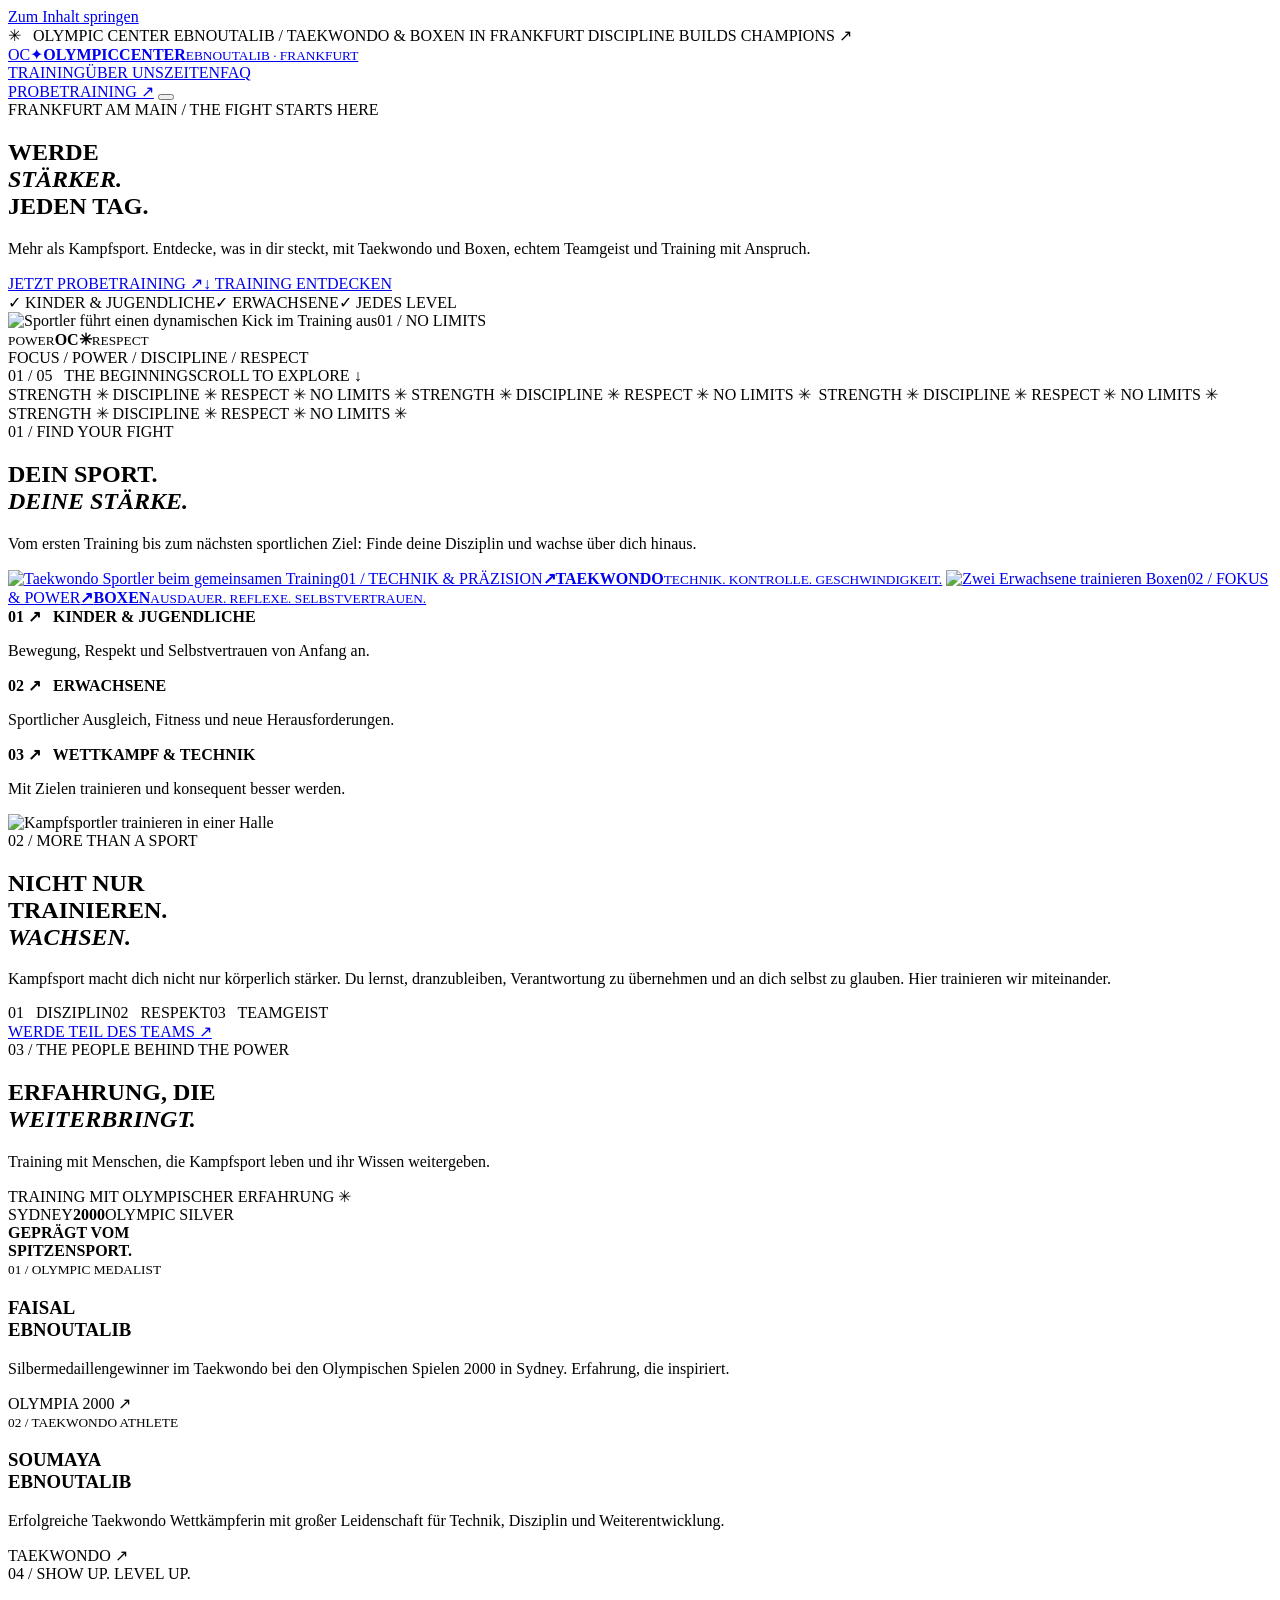
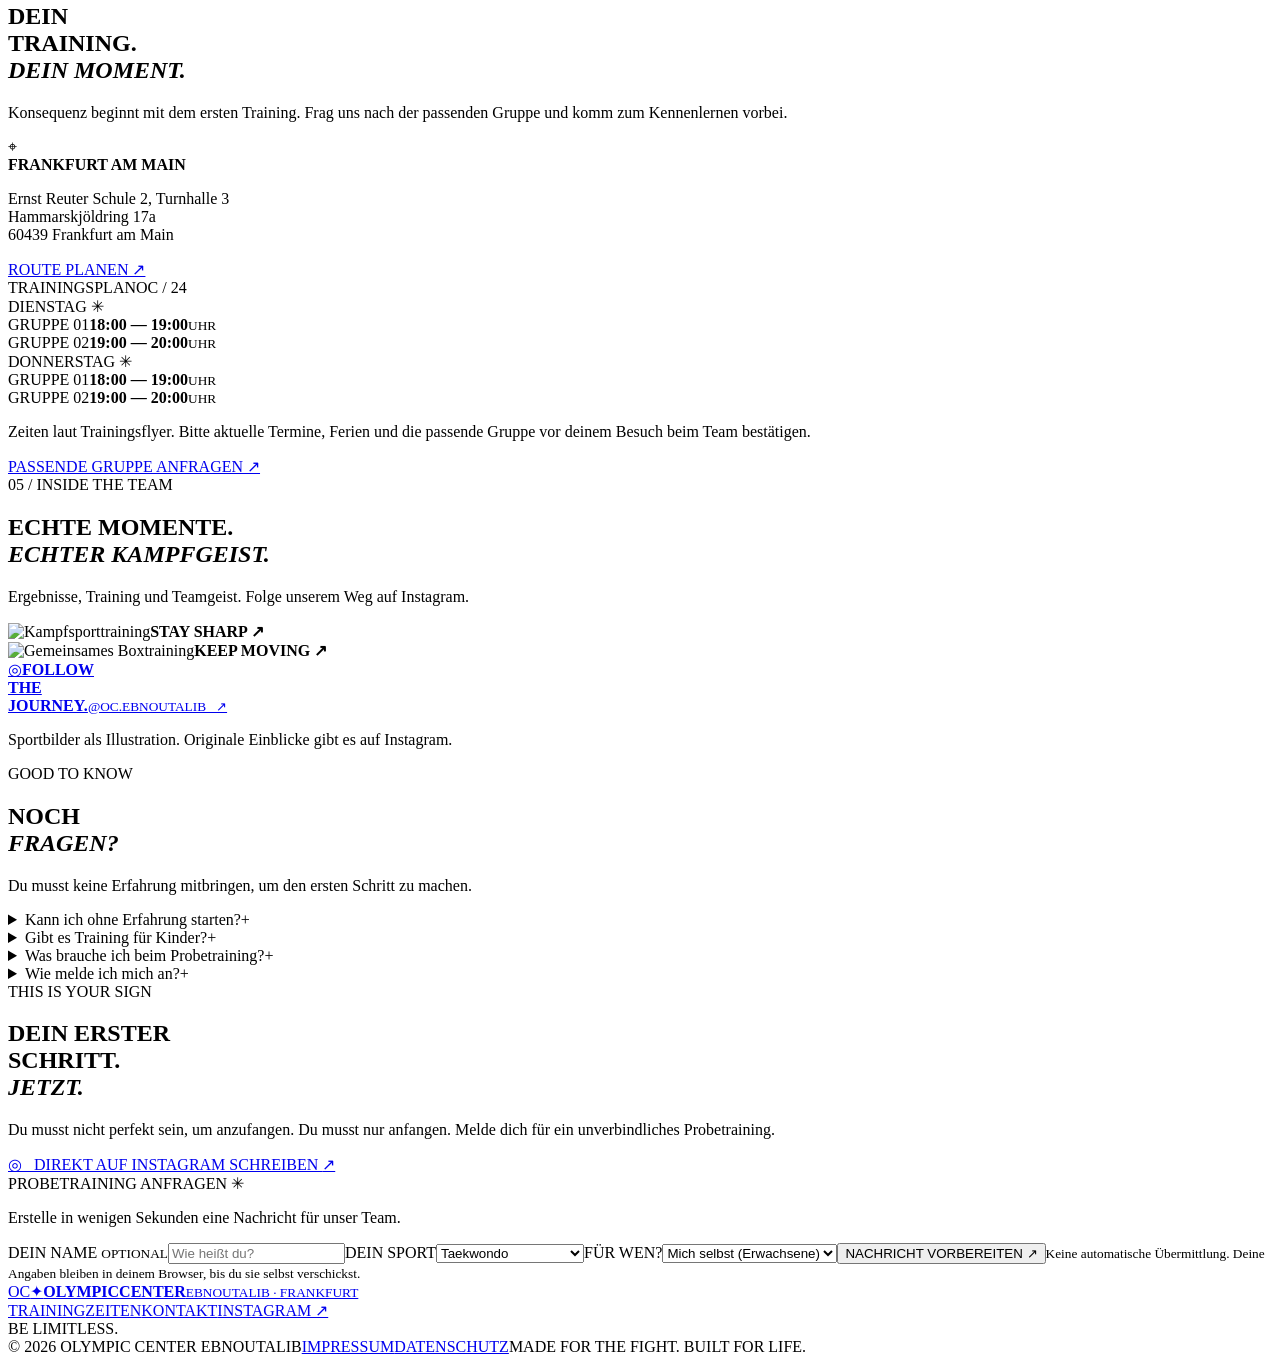
==== index.html @ 23713433 "feat: build sports landing page for Olympic Center" ====
<!doctype html>
<html lang="de">
<head>
<meta charset="utf-8"><meta name="viewport" content="width=device-width,initial-scale=1">
<meta name="theme-color" content="#080b0e">
<meta name="description" content="Olympic Center Ebnoutalib: Taekwondo und Boxen für Kinder, Jugendliche und Erwachsene in Frankfurt am Main. Jetzt Probetraining anfragen.">
<meta property="og:title" content="Olympic Center Ebnoutalib | Taekwondo & Boxen">
<meta property="og:description" content="Deine Stärke beginnt hier. Kampfsport in Frankfurt.">
<title>Olympic Center Ebnoutalib | Kampfsport Frankfurt</title>
<link rel="icon" href="/favicon.svg" type="image/svg+xml"><link rel="stylesheet" href="/styles.css">
<script defer src="/app.js"></script>
</head>
<body>
<a class="skip" href="#main">Zum Inhalt springen</a>
<div class="announcement">✳ &nbsp; OLYMPIC CENTER EBNOUTALIB <span> / </span> TAEKWONDO & BOXEN IN FRANKFURT <span class="announce-end">DISCIPLINE BUILDS CHAMPIONS ↗</span></div>
<header class="header"><div class="wrap nav">
<a class="brand" href="#home" aria-label="Zur Startseite"><span class="brand-mark">OC<span>✦</span></span><span class="brand-words"><b>OLYMPIC<span>CENTER</span></b><small>EBNOUTALIB · FRANKFURT</small></span></a>
<nav class="links" aria-label="Hauptnavigation"><a href="#angebote">TRAINING</a><a href="#ueber">ÜBER UNS</a><a href="#zeiten">ZEITEN</a><a href="#fragen">FAQ</a></nav>
<a class="btn nav-action" href="#kontakt">PROBETRAINING <span>↗</span></a>
<button class="mobile-toggle" type="button" aria-label="Menü öffnen" aria-expanded="false" aria-controls="mobile-nav"><i></i><i></i></button>
</div><nav id="mobile-nav" class="mobile-nav" hidden><a href="#angebote">TRAINING ↗</a><a href="#ueber">ÜBER UNS ↗</a><a href="#zeiten">ZEITEN ↗</a><a href="#fragen">FAQ ↗</a><a href="#kontakt">PROBETRAINING ↗</a></nav></header>
<main id="main">
<section id="home" class="hero"><div class="gridlines"></div><div class="wrap hero-layout">
<div class="hero-content"><div class="eyebrow"><span class="eyebrow-line"></span> FRANKFURT AM MAIN / THE FIGHT STARTS HERE</div>
<h1>WERDE<br><em>STÄRKER.</em><br>JEDEN TAG<span class="accent">.</span></h1>
<p>Mehr als Kampfsport. Entdecke, was in dir steckt, mit Taekwondo und Boxen, echtem Teamgeist und Training mit Anspruch.</p>
<div class="hero-actions"><a href="#kontakt" class="btn btn-lg">JETZT PROBETRAINING <span>↗</span></a><a href="#angebote" class="scroll-link"><span>↓</span> TRAINING ENTDECKEN</a></div>
<div class="hero-tags"><span>✓ KINDER & JUGENDLICHE</span><span>✓ ERWACHSENE</span><span>✓ JEDES LEVEL</span></div></div>
<div class="hero-visual"><img src="https://images.pexels.com/photos/16552823/pexels-photo-16552823.jpeg?auto=compress&cs=tinysrgb&w=1500" alt="Sportler führt einen dynamischen Kick im Training aus" fetchpriority="high"><span class="hero-number">01 / NO LIMITS</span><div class="hero-sticker"><small>POWER</small><strong>OC✳</strong><small>RESPECT</small></div><div class="hero-caption">FOCUS / POWER / DISCIPLINE / RESPECT</div></div>
</div><div class="wrap hero-foot"><span>01 / 05 &nbsp; THE BEGINNING</span><span>SCROLL TO EXPLORE ↓</span></div></section>
<div class="ticker"><div class="ticker-track"><span>STRENGTH ✳ DISCIPLINE ✳ RESPECT ✳ NO LIMITS ✳ STRENGTH ✳ DISCIPLINE ✳ RESPECT ✳ NO LIMITS ✳ &nbsp;</span><span>STRENGTH ✳ DISCIPLINE ✳ RESPECT ✳ NO LIMITS ✳ STRENGTH ✳ DISCIPLINE ✳ RESPECT ✳ NO LIMITS ✳ &nbsp;</span></div></div>
<section class="section programs" id="angebote"><div class="wrap">
<div class="section-head"><div><div class="eyebrow">01 / FIND YOUR FIGHT</div><h2>DEIN SPORT.<br><em>DEINE STÄRKE.</em></h2></div><p>Vom ersten Training bis zum nächsten sportlichen Ziel: Finde deine Disziplin und wachse über dich hinaus.</p></div>
<div class="program-grid">
<a class="program-card" href="#kontakt"><img src="https://images.pexels.com/photos/6253162/pexels-photo-6253162.jpeg?auto=compress&cs=tinysrgb&w=1200" alt="Taekwondo Sportler beim gemeinsamen Training" loading="lazy"><span class="program-top"><span>01 / TECHNIK & PRÄZISION</span><b>↗</b></span><span class="program-bottom"><strong>TAEKWONDO</strong><small>TECHNIK. KONTROLLE. GESCHWINDIGKEIT.</small></span></a>
<a class="program-card" href="#kontakt"><img src="https://images.pexels.com/photos/7991711/pexels-photo-7991711.jpeg?auto=compress&cs=tinysrgb&w=1200" alt="Zwei Erwachsene trainieren Boxen" loading="lazy"><span class="program-top"><span>02 / FOKUS & POWER</span><b>↗</b></span><span class="program-bottom"><strong>BOXEN</strong><small>AUSDAUER. REFLEXE. SELBSTVERTRAUEN.</small></span></a></div>
<div class="audiences"><div><b>01 ↗ &nbsp; KINDER & JUGENDLICHE</b><p>Bewegung, Respekt und Selbstvertrauen von Anfang an.</p></div><div><b>02 ↗ &nbsp; ERWACHSENE</b><p>Sportlicher Ausgleich, Fitness und neue Herausforderungen.</p></div><div><b>03 ↗ &nbsp; WETTKAMPF & TECHNIK</b><p>Mit Zielen trainieren und konsequent besser werden.</p></div></div>
</div></section>
<section id="ueber" class="manifesto"><div class="manifesto-picture"><img src="https://images.pexels.com/photos/11392385/pexels-photo-11392385.jpeg?auto=compress&cs=tinysrgb&w=1300" loading="lazy" alt="Kampfsportler trainieren in einer Halle"></div><div class="manifesto-text"><div class="eyebrow">02 / MORE THAN A SPORT</div><h2>NICHT NUR<br>TRAINIEREN.<br><em>WACHSEN.</em></h2><p>Kampfsport macht dich nicht nur körperlich stärker. Du lernst, dranzubleiben, Verantwortung zu übernehmen und an dich selbst zu glauben. Hier trainieren wir miteinander.</p><div class="values"><span>01 &nbsp; DISZIPLIN</span><span>02 &nbsp; RESPEKT</span><span>03 &nbsp; TEAMGEIST</span></div><a href="#kontakt" class="text-link">WERDE TEIL DES TEAMS ↗</a></div></section>
<section class="section coaches"><div class="wrap"><div class="section-head"><div><div class="eyebrow">03 / THE PEOPLE BEHIND THE POWER</div><h2>ERFAHRUNG, DIE<br><em>WEITERBRINGT.</em></h2></div><p>Training mit Menschen, die Kampfsport leben und ihr Wissen weitergeben.</p></div>
<div class="coach-grid"><div class="medal-card"><div>TRAINING MIT OLYMPISCHER ERFAHRUNG <span>✳</span></div><div class="medal-center"><span>SYDNEY</span><b>2000</b><span>OLYMPIC SILVER</span></div><strong>GEPRÄGT VOM<br>SPITZENSPORT.</strong></div><div class="coach-bios"><article><small>01 / OLYMPIC MEDALIST</small><h3>FAISAL<br>EBNOUTALIB</h3><p>Silbermedaillengewinner im Taekwondo bei den Olympischen Spielen 2000 in Sydney. Erfahrung, die inspiriert.</p><span>OLYMPIA 2000 ↗</span></article><article><small>02 / TAEKWONDO ATHLETE</small><h3>SOUMAYA<br>EBNOUTALIB</h3><p>Erfolgreiche Taekwondo Wettkämpferin mit großer Leidenschaft für Technik, Disziplin und Weiterentwicklung.</p><span>TAEKWONDO ↗</span></article></div></div></div></section>
<section id="zeiten" class="section schedule"><div class="wrap schedule-grid"><div><div class="eyebrow">04 / SHOW UP. LEVEL UP.</div><h2>DEIN<br>TRAINING.<br><em>DEIN MOMENT.</em></h2><p>Konsequenz beginnt mit dem ersten Training. Frag uns nach der passenden Gruppe und komm zum Kennenlernen vorbei.</p><div class="location"><span>⌖</span><div><b>FRANKFURT AM MAIN</b><p>Ernst Reuter Schule 2, Turnhalle 3<br>Hammarskjöldring 17a<br>60439 Frankfurt am Main</p><a href="https://www.google.com/maps/search/?api=1&query=Ernst-Reuter-Schule+2+Hammarskj%C3%B6ldring+17a+Frankfurt" target="_blank" rel="noopener noreferrer">ROUTE PLANEN ↗</a></div></div></div>
<div class="schedule-card"><div class="schedule-title"><span>TRAININGSPLAN</span><span>OC / 24</span></div><div class="day">DIENSTAG <span>✳</span></div><div class="slot"><span>GRUPPE 01</span><b>18:00 — 19:00</b><small>UHR</small></div><div class="slot"><span>GRUPPE 02</span><b>19:00 — 20:00</b><small>UHR</small></div><div class="day">DONNERSTAG <span>✳</span></div><div class="slot"><span>GRUPPE 01</span><b>18:00 — 19:00</b><small>UHR</small></div><div class="slot"><span>GRUPPE 02</span><b>19:00 — 20:00</b><small>UHR</small></div><p class="schedule-note">Zeiten laut Trainingsflyer. Bitte aktuelle Termine, Ferien und die passende Gruppe vor deinem Besuch beim Team bestätigen.</p><a class="schedule-button" href="#kontakt">PASSENDE GRUPPE ANFRAGEN ↗</a></div>
</div></section>
<section class="section socials"><div class="wrap"><div class="section-head"><div><div class="eyebrow">05 / INSIDE THE TEAM</div><h2>ECHTE MOMENTE.<br><em>ECHTER KAMPFGEIST.</em></h2></div><p>Ergebnisse, Training und Teamgeist. Folge unserem Weg auf Instagram.</p></div>
<div class="social-grid"><div class="social-photo"><img src="https://images.pexels.com/photos/16552826/pexels-photo-16552826.jpeg?auto=compress&cs=tinysrgb&w=850" loading="lazy" alt="Kampfsporttraining"><b>STAY SHARP ↗</b></div><div class="social-photo"><img src="https://images.pexels.com/photos/7991704/pexels-photo-7991704.jpeg?auto=compress&cs=tinysrgb&w=850" loading="lazy" alt="Gemeinsames Boxtraining"><b>KEEP MOVING ↗</b></div><a class="insta-tile" href="https://www.instagram.com/oc.ebnoutalib/" target="_blank" rel="noopener noreferrer"><span>◎</span><b>FOLLOW<br>THE<br>JOURNEY.</b><small>@OC.EBNOUTALIB &nbsp; ↗</small></a></div><p class="photo-note">Sportbilder als Illustration. Originale Einblicke gibt es auf Instagram.</p></div></section>
<section id="fragen" class="section faq"><div class="wrap faq-grid"><div><div class="eyebrow">GOOD TO KNOW</div><h2>NOCH<br><em>FRAGEN?</em></h2><p>Du musst keine Erfahrung mitbringen, um den ersten Schritt zu machen.</p></div><div class="faqs"><details><summary>Kann ich ohne Erfahrung starten?<span>+</span></summary><p>Ja. Frag uns nach einer passenden Gruppe für Einsteiger.</p></details><details><summary>Gibt es Training für Kinder?<span>+</span></summary><p>Ja. Es gibt Angebote für Kinder, Jugendliche und Erwachsene. Die aktuelle Gruppeneinteilung erfährst du direkt beim Team.</p></details><details><summary>Was brauche ich beim Probetraining?<span>+</span></summary><p>Bequeme Sportsachen, eine Trinkflasche und Motivation. Details zur Ausrüstung erhältst du bei deiner Anfrage.</p></details><details><summary>Wie melde ich mich an?<span>+</span></summary><p>Bereite unten deine Nachricht vor und schicke sie über Instagram an uns.</p></details></div></div></section>
<section id="kontakt" class="contact"><div class="wrap contact-grid"><div><div class="eyebrow">THIS IS YOUR SIGN</div><h2>DEIN ERSTER<br>SCHRITT.<br><em>JETZT.</em></h2><p>Du musst nicht perfekt sein, um anzufangen. Du musst nur anfangen. Melde dich für ein unverbindliches Probetraining.</p><a class="instagram-link" href="https://www.instagram.com/oc.ebnoutalib/" target="_blank" rel="noopener noreferrer">◎ &nbsp; DIREKT AUF INSTAGRAM SCHREIBEN <span>↗</span></a></div><form class="form" id="request-form"><div class="form-head">PROBETRAINING ANFRAGEN <span>✳</span></div><p>Erstelle in wenigen Sekunden eine Nachricht für unser Team.</p><label for="name">DEIN NAME <small>OPTIONAL</small></label><input id="name" type="text" maxlength="70" autocomplete="name" placeholder="Wie heißt du?"><label for="sport">DEIN SPORT</label><select id="sport"><option>Taekwondo</option><option>Boxen</option><option>Ich bin noch unsicher</option></select><label for="age">FÜR WEN?</label><select id="age"><option>Mich selbst (Erwachsene)</option><option>Ein Kind / Jugendliche</option></select><button class="btn form-button" type="submit">NACHRICHT VORBEREITEN ↗</button><div class="form-result" id="form-result" hidden><p>Deine Nachricht ist bereit. Kopiere sie und sende sie per Instagram:</p><textarea id="message" rows="4" readonly aria-label="Vorbereitete Nachricht"></textarea><div class="form-result-actions"><button id="copy" class="btn btn-ghost" type="button">TEXT KOPIEREN</button><a class="btn" href="https://www.instagram.com/oc.ebnoutalib/" target="_blank" rel="noopener noreferrer">INSTAGRAM ÖFFNEN ↗</a></div><span id="copy-feedback" aria-live="polite"></span></div><small class="form-note">Keine automatische Übermittlung. Deine Angaben bleiben in deinem Browser, bis du sie selbst verschickst.</small></form></div></section>
</main>
<footer class="footer"><div class="wrap"><div class="footer-top"><a class="brand" href="#home"><span class="brand-mark">OC<span>✦</span></span><span class="brand-words"><b>OLYMPIC<span>CENTER</span></b><small>EBNOUTALIB · FRANKFURT</small></span></a><nav aria-label="Footer Navigation"><a href="#angebote">TRAINING</a><a href="#zeiten">ZEITEN</a><a href="#kontakt">KONTAKT</a><a href="https://www.instagram.com/oc.ebnoutalib/" target="_blank" rel="noopener noreferrer">INSTAGRAM ↗</a></nav></div><div class="footer-slogan">BE LIMITLESS<span>.</span></div><div class="footer-bottom"><span>© <span id="year">2026</span> OLYMPIC CENTER EBNOUTALIB</span><span><a href="/impressum.html">IMPRESSUM</a><a href="/datenschutz.html">DATENSCHUTZ</a></span><span>MADE FOR THE FIGHT. BUILT FOR LIFE.</span></div></div></footer>
</body></html>
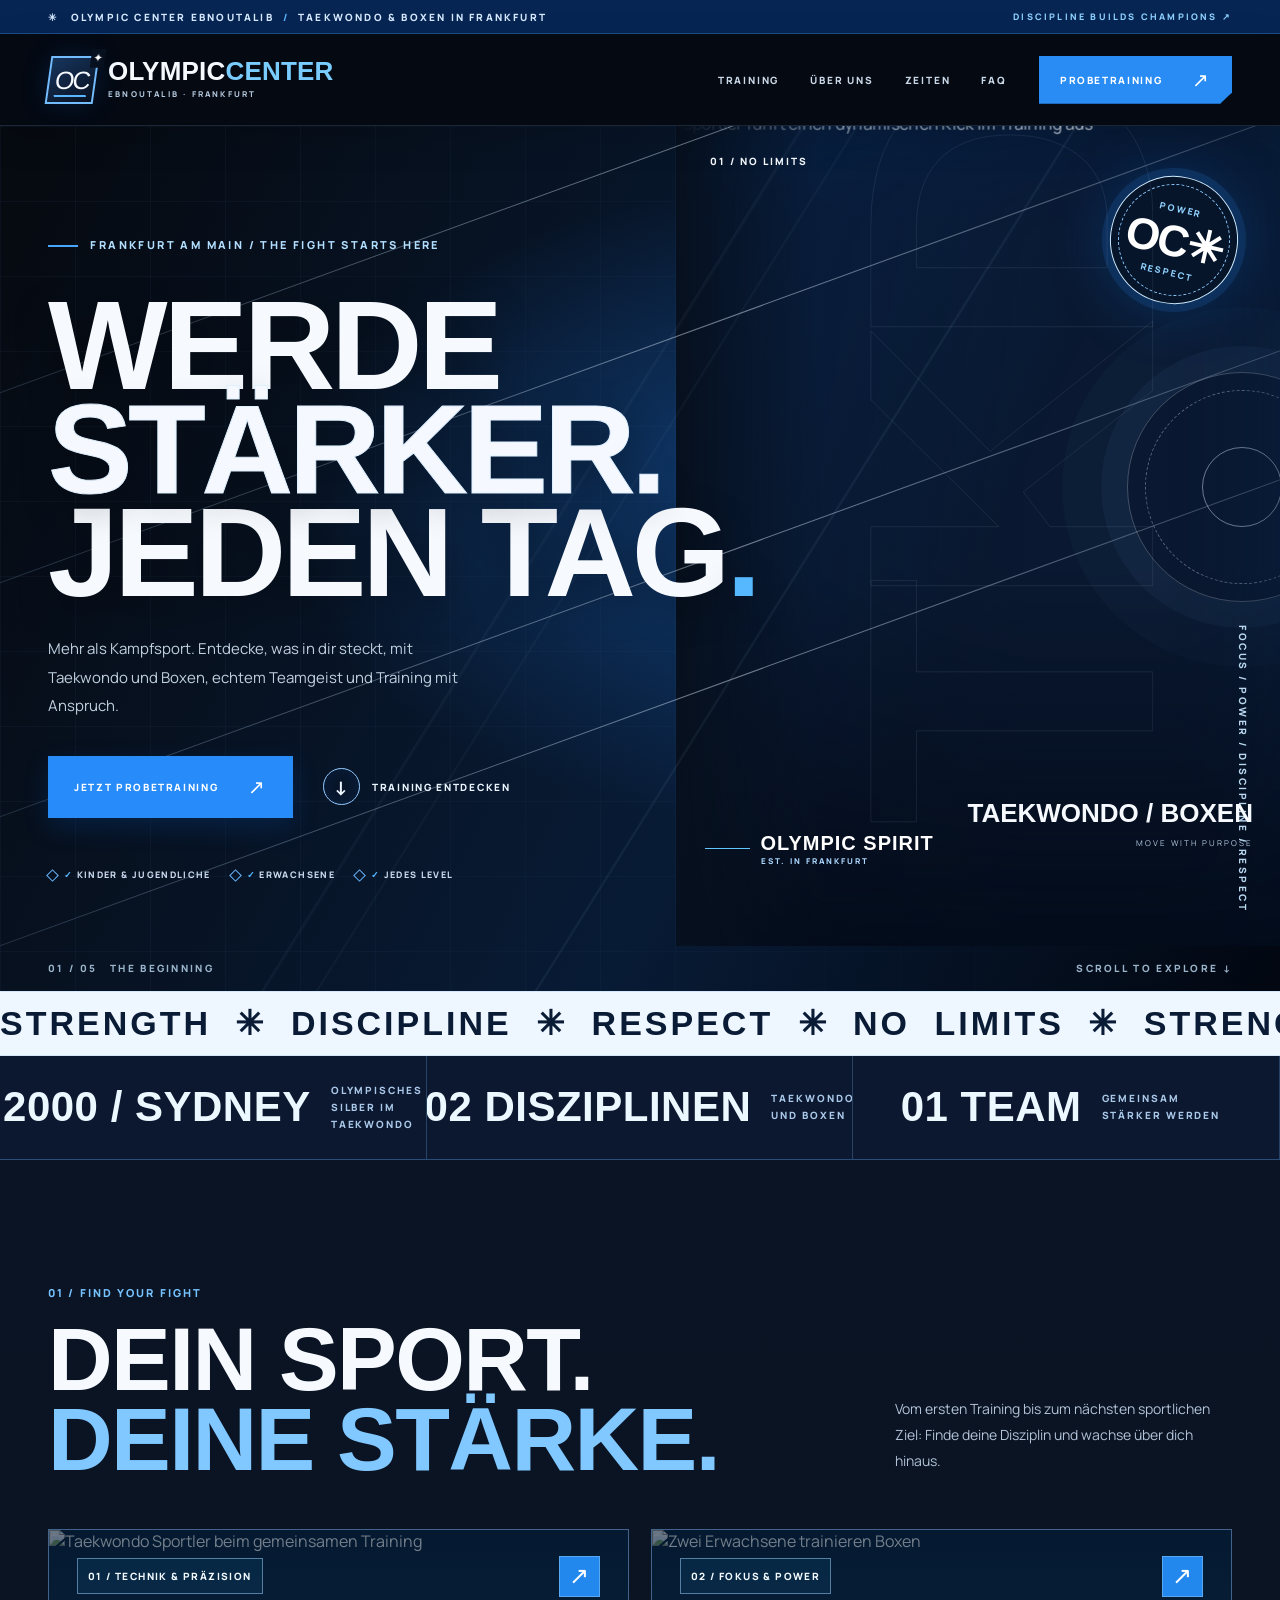
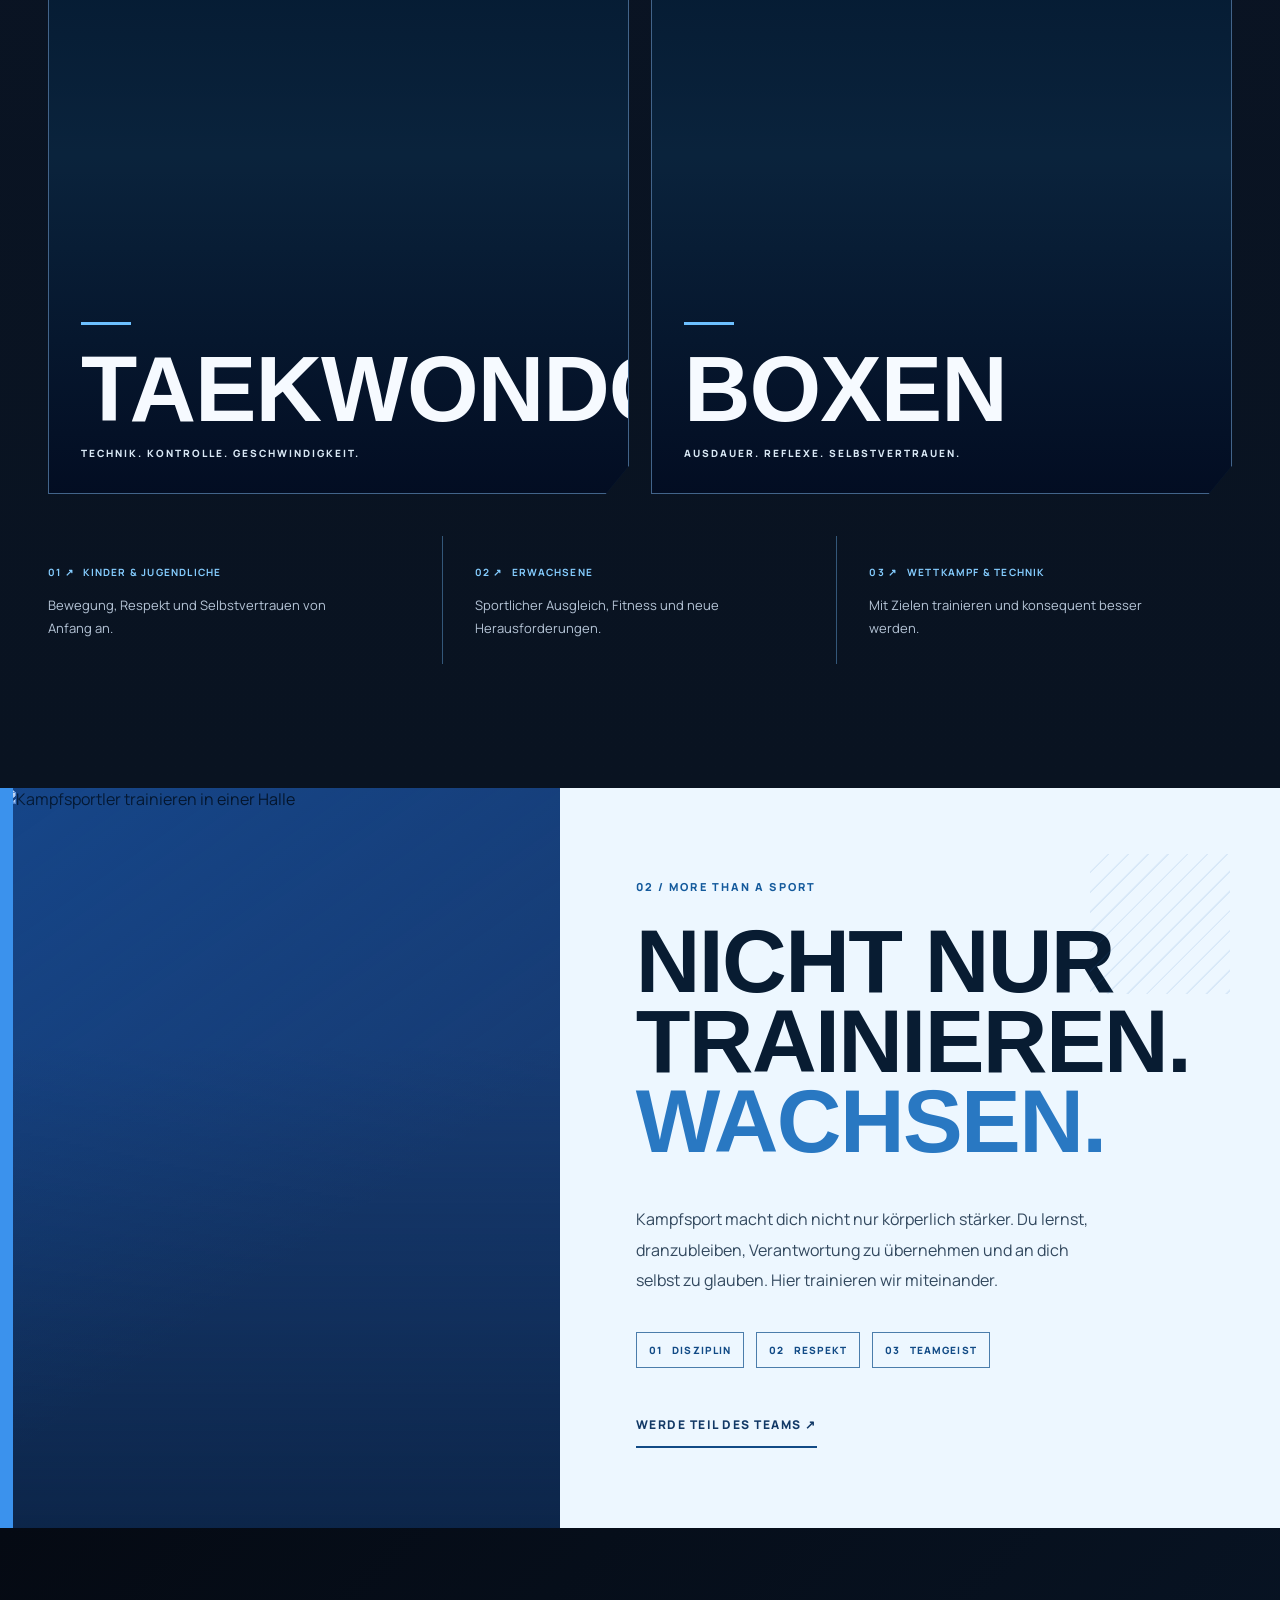
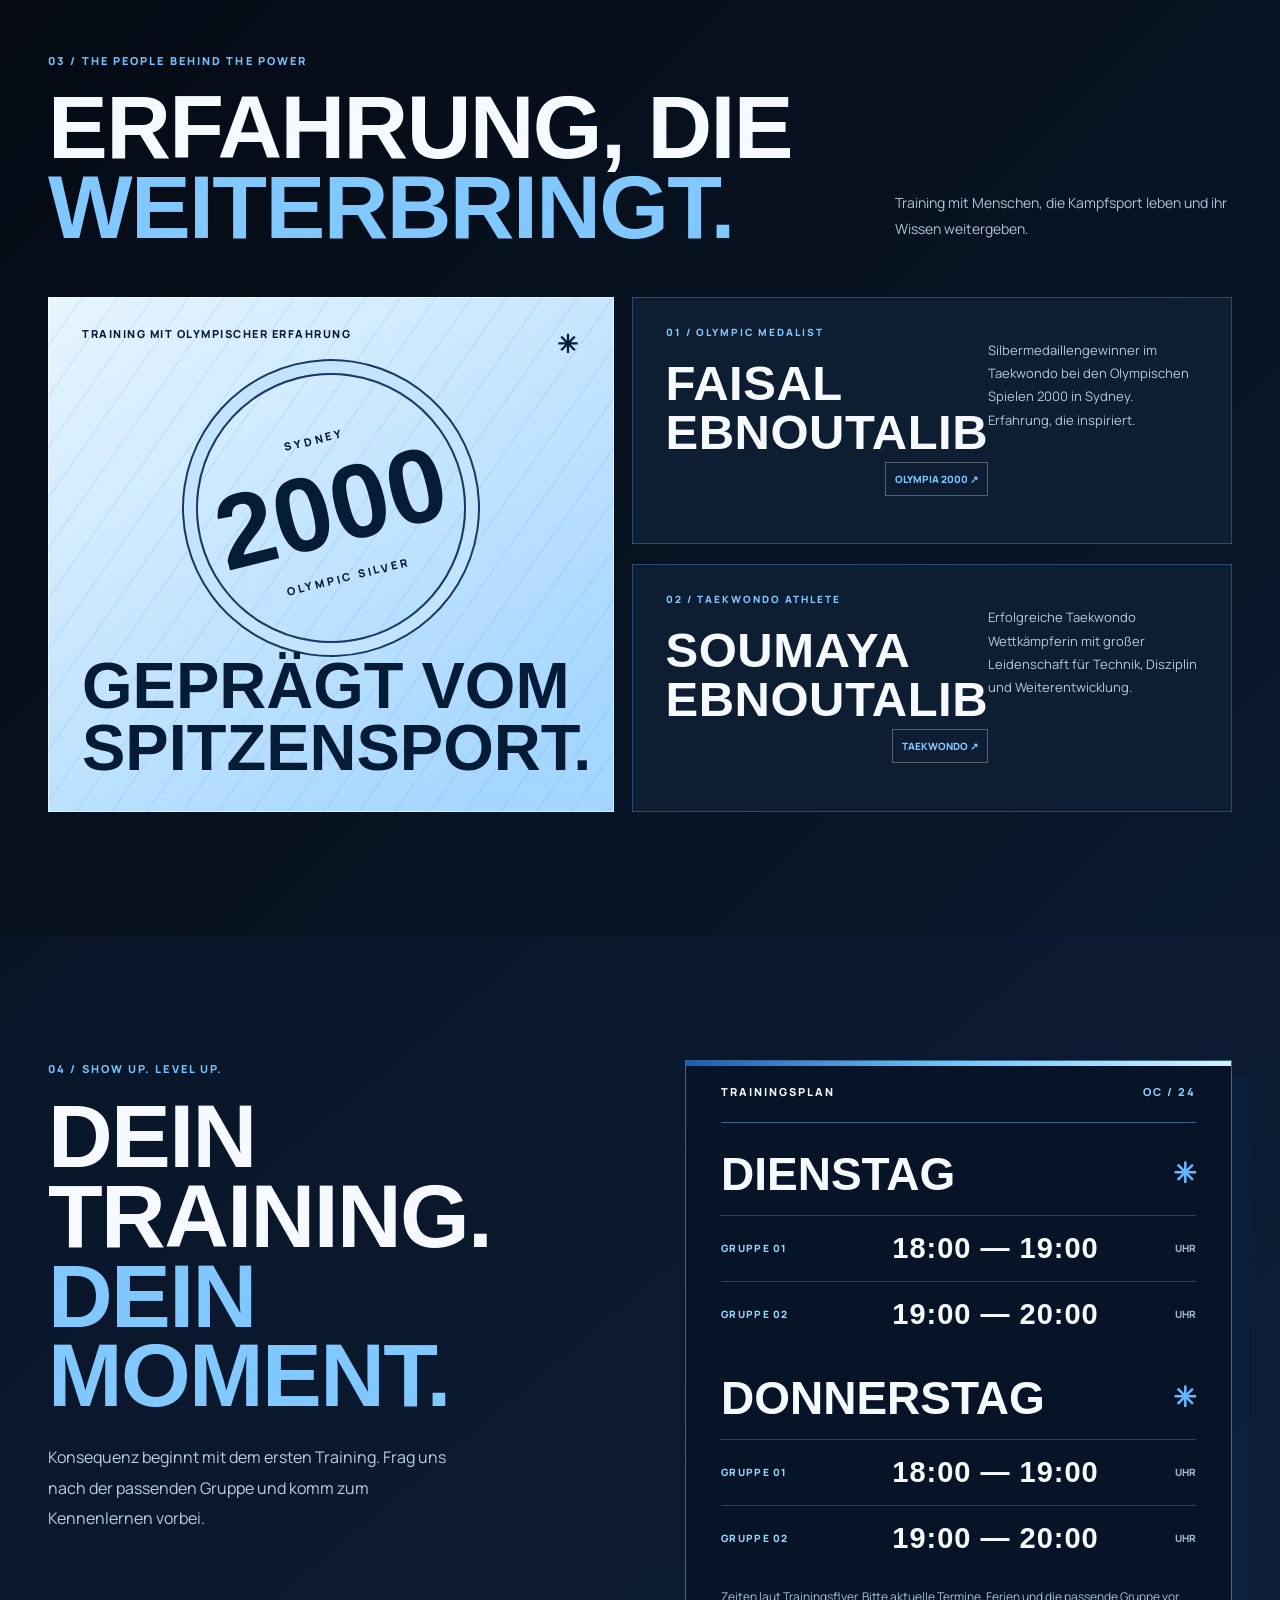
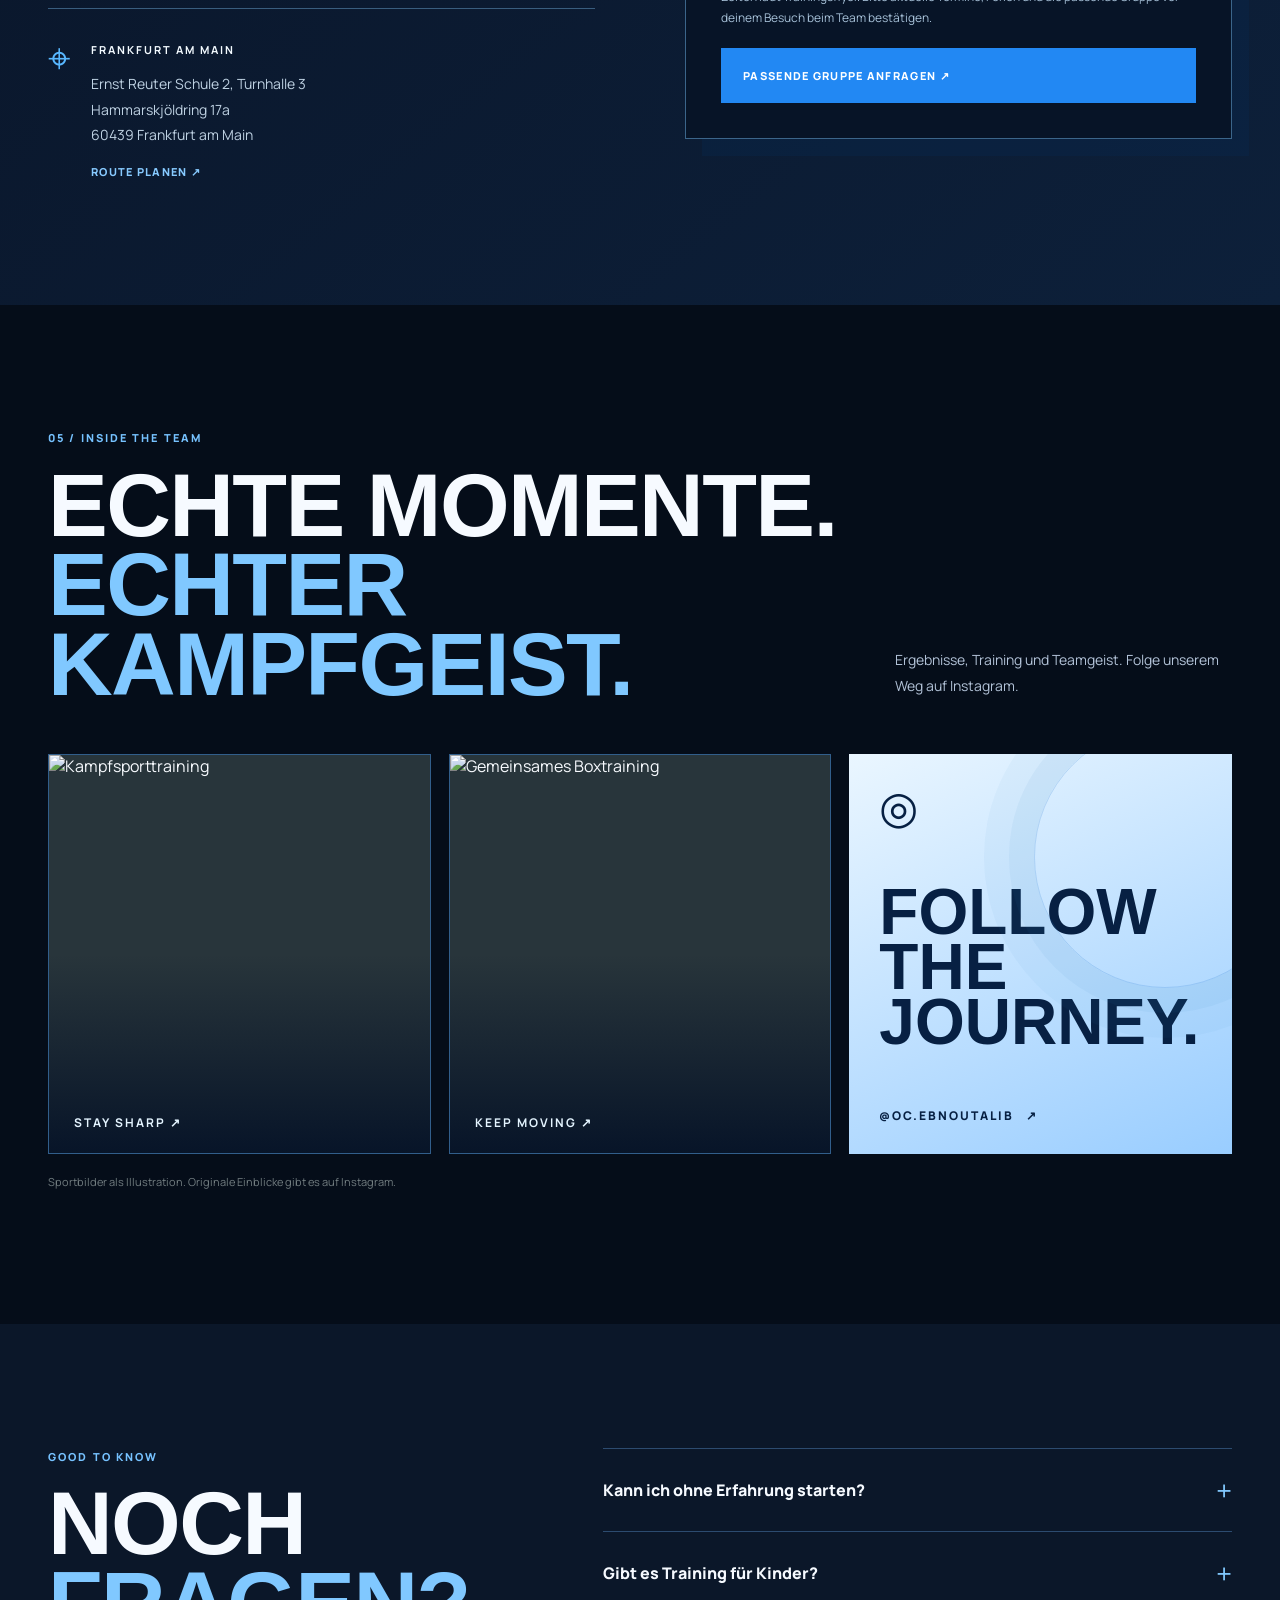
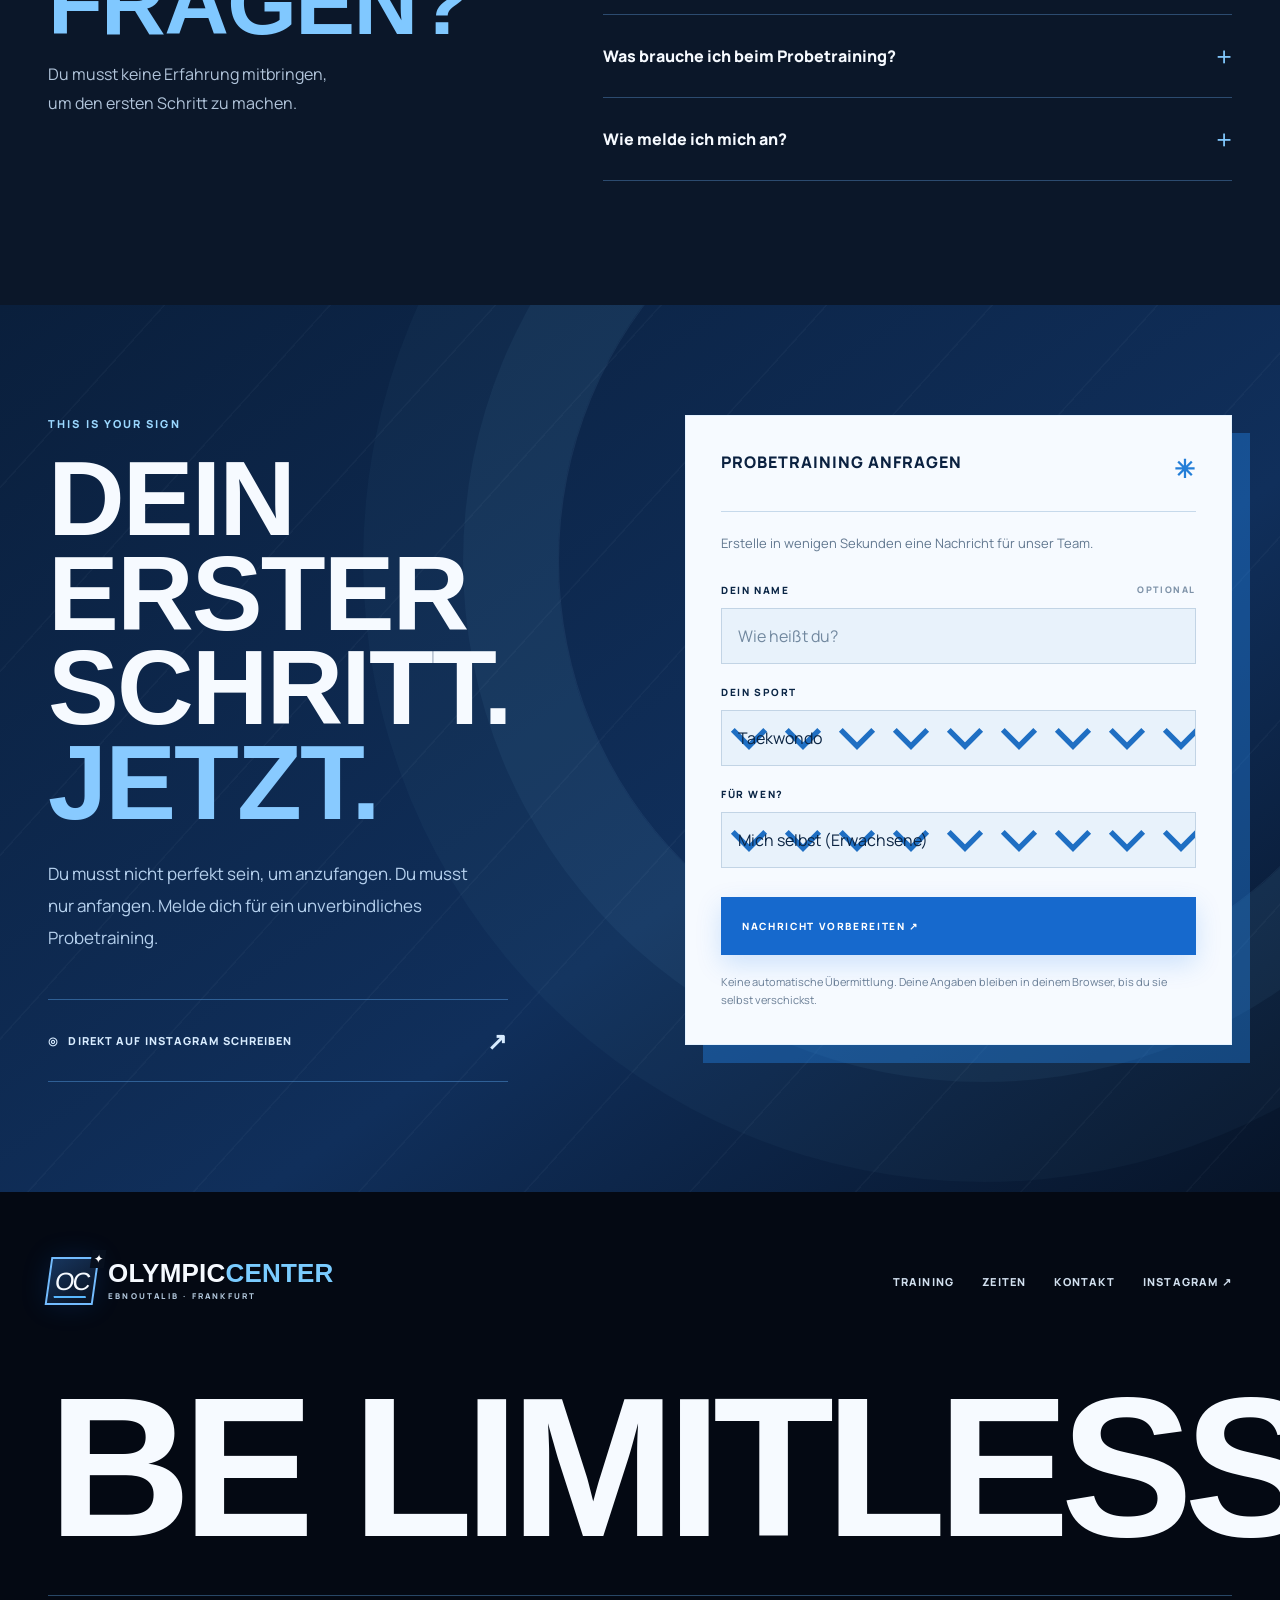
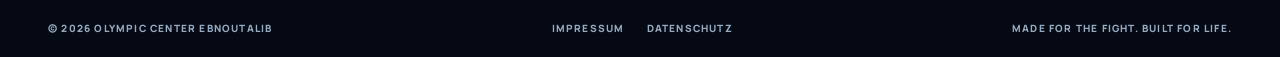
==== commit 2c721ebc: "design: rebuild hero with motion graphics and premium training identity" ====
--- a/index.html
+++ b/index.html
@@ -2,12 +2,12 @@
 <html lang="de">
 <head>
 <meta charset="utf-8"><meta name="viewport" content="width=device-width,initial-scale=1">
-<meta name="theme-color" content="#080b0e">
+<meta name="theme-color" content="#050a13">
 <meta name="description" content="Olympic Center Ebnoutalib: Taekwondo und Boxen für Kinder, Jugendliche und Erwachsene in Frankfurt am Main. Jetzt Probetraining anfragen.">
 <meta property="og:title" content="Olympic Center Ebnoutalib | Taekwondo & Boxen">
 <meta property="og:description" content="Deine Stärke beginnt hier. Kampfsport in Frankfurt.">
 <title>Olympic Center Ebnoutalib | Kampfsport Frankfurt</title>
-<link rel="icon" href="/favicon.svg" type="image/svg+xml"><link rel="stylesheet" href="/styles.css">
+<link rel="icon" href="/favicon.svg" type="image/svg+xml"><link rel="preconnect" href="https://fonts.bunny.net"><link href="https://fonts.bunny.net/css?family=barlow-condensed:500,600,700,800,900|manrope:400,500,600,700,800" rel="stylesheet"><link rel="stylesheet" href="/styles.css"><link rel="stylesheet" href="/theme.css">
 <script defer src="/app.js"></script>
 </head>
 <body>
@@ -20,15 +20,16 @@
 <button class="mobile-toggle" type="button" aria-label="Menü öffnen" aria-expanded="false" aria-controls="mobile-nav"><i></i><i></i></button>
 </div><nav id="mobile-nav" class="mobile-nav" hidden><a href="#angebote">TRAINING ↗</a><a href="#ueber">ÜBER UNS ↗</a><a href="#zeiten">ZEITEN ↗</a><a href="#fragen">FAQ ↗</a><a href="#kontakt">PROBETRAINING ↗</a></nav></header>
 <main id="main">
-<section id="home" class="hero"><div class="gridlines"></div><div class="wrap hero-layout">
+<section id="home" class="hero"><div class="gridlines" aria-hidden="true"></div><div class="hero-sport-word" aria-hidden="true">TKD</div><div class="energy-trails" aria-hidden="true"><i></i><i></i><i></i><i></i></div><div class="wrap hero-layout">
 <div class="hero-content"><div class="eyebrow"><span class="eyebrow-line"></span> FRANKFURT AM MAIN / THE FIGHT STARTS HERE</div>
 <h1>WERDE<br><em>STÄRKER.</em><br>JEDEN TAG<span class="accent">.</span></h1>
 <p>Mehr als Kampfsport. Entdecke, was in dir steckt, mit Taekwondo und Boxen, echtem Teamgeist und Training mit Anspruch.</p>
 <div class="hero-actions"><a href="#kontakt" class="btn btn-lg">JETZT PROBETRAINING <span>↗</span></a><a href="#angebote" class="scroll-link"><span>↓</span> TRAINING ENTDECKEN</a></div>
 <div class="hero-tags"><span>✓ KINDER & JUGENDLICHE</span><span>✓ ERWACHSENE</span><span>✓ JEDES LEVEL</span></div></div>
-<div class="hero-visual"><img src="https://images.pexels.com/photos/16552823/pexels-photo-16552823.jpeg?auto=compress&cs=tinysrgb&w=1500" alt="Sportler führt einen dynamischen Kick im Training aus" fetchpriority="high"><span class="hero-number">01 / NO LIMITS</span><div class="hero-sticker"><small>POWER</small><strong>OC✳</strong><small>RESPECT</small></div><div class="hero-caption">FOCUS / POWER / DISCIPLINE / RESPECT</div></div>
+<div class="hero-visual"><div class="hero-target" aria-hidden="true"></div><img src="https://images.pexels.com/photos/16552823/pexels-photo-16552823.jpeg?auto=compress&cs=tinysrgb&w=1500" alt="Sportler führt einen dynamischen Kick im Training aus" fetchpriority="high"><span class="hero-number">01 / NO LIMITS</span><div class="hero-sticker"><small>POWER</small><strong>OC✳</strong><small>RESPECT</small></div><div class="hero-caption">FOCUS / POWER / DISCIPLINE / RESPECT</div><div class="hero-impact" aria-hidden="true"><span></span><div>OLYMPIC SPIRIT<small>EST. IN FRANKFURT</small></div></div><div class="hero-micro" aria-hidden="true"><strong>TAEKWONDO / BOXEN</strong><small>MOVE WITH PURPOSE</small></div></div>
 </div><div class="wrap hero-foot"><span>01 / 05 &nbsp; THE BEGINNING</span><span>SCROLL TO EXPLORE ↓</span></div></section>
 <div class="ticker"><div class="ticker-track"><span>STRENGTH ✳ DISCIPLINE ✳ RESPECT ✳ NO LIMITS ✳ STRENGTH ✳ DISCIPLINE ✳ RESPECT ✳ NO LIMITS ✳ &nbsp;</span><span>STRENGTH ✳ DISCIPLINE ✳ RESPECT ✳ NO LIMITS ✳ STRENGTH ✳ DISCIPLINE ✳ RESPECT ✳ NO LIMITS ✳ &nbsp;</span></div></div>
+<div class="achievement-ribbon" aria-label="Unser Training"><div><strong>2000 / SYDNEY</strong><span>OLYMPISCHES SILBER IM TAEKWONDO</span></div><div><strong>02 DISZIPLINEN</strong><span>TAEKWONDO UND BOXEN</span></div><div><strong>01 TEAM</strong><span>GEMEINSAM STÄRKER WERDEN</span></div></div>
 <section class="section programs" id="angebote"><div class="wrap">
 <div class="section-head"><div><div class="eyebrow">01 / FIND YOUR FIGHT</div><h2>DEIN SPORT.<br><em>DEINE STÄRKE.</em></h2></div><p>Vom ersten Training bis zum nächsten sportlichen Ziel: Finde deine Disziplin und wachse über dich hinaus.</p></div>
 <div class="program-grid">
--- a/styles.css
+++ b/styles.css
@@ -0,0 +1,20 @@
+/* Olympic Center Ebnoutalib — static Cloudflare Pages edition */
+:root{--ink:#090d10;--ink2:#10161a;--ink3:#161d21;--line:#30373a;--paper:#f2f3ed;--dim:#9ca4a3;--volt:#daff43;--cyan:#55cfff;--font:Arial,Helvetica,system-ui,sans-serif;--display:Impact,"Arial Narrow","Arial Black",sans-serif}
+*{box-sizing:border-box}html{scroll-behavior:smooth;scroll-padding-top:95px}body{margin:0;background:var(--ink);color:var(--paper);font-family:var(--font);-webkit-font-smoothing:antialiased}body.menu-open{overflow:hidden}img{max-width:100%;display:block}a{color:inherit;text-decoration:none}button,input,select,textarea{font:inherit}button,a,select{touch-action:manipulation}button{cursor:pointer}::selection{color:var(--ink);background:var(--volt)}:focus-visible{outline:2px solid var(--volt);outline-offset:4px}[hidden]{display:none!important}.wrap{width:min(100% - 96px,1320px);margin-inline:auto}.skip{position:absolute;left:12px;top:-80px;z-index:100;background:var(--volt);color:#000;padding:12px}.skip:focus{top:12px}
+.announcement{height:33px;background:#c7ff37;color:#0a0d0c;display:flex;align-items:center;gap:9px;padding:0 max(48px,calc((100vw - 1320px)/2));font-size:10px;letter-spacing:2px;font-weight:900;white-space:nowrap;overflow:hidden}.announcement>span:not(.announce-end){opacity:.45}.announce-end{margin-left:auto;font-size:9px}
+.header{position:sticky;top:0;z-index:30;background:rgba(9,13,16,.94);border-bottom:1px solid #ffffff18;backdrop-filter:blur(20px)}.nav{height:83px;display:flex;align-items:center;gap:30px}.brand{display:inline-flex;gap:12px;align-items:center;flex:none}.brand-mark{width:48px;height:48px;display:flex;align-items:center;justify-content:center;position:relative;border:2px solid var(--volt);color:var(--paper);font-family:var(--display);font-size:28px;letter-spacing:-2px;transform:skew(-5deg)}.brand-mark span{position:absolute;color:var(--volt);font-family:Arial;letter-spacing:0;font-size:12px;right:-8px;top:-9px;background:var(--ink);padding:2px}.brand-words{display:flex;flex-direction:column;gap:5px}.brand-words b{font-size:20px;letter-spacing:-1.3px;font-weight:950;line-height:.9}.brand-words b span{color:var(--volt)}.brand-words small{font-size:9px;font-weight:800;letter-spacing:2.1px;color:#b3baba}.links{display:flex;gap:31px;align-items:center;margin-left:auto}.links a,.footer nav a{font-size:11px;font-weight:900;letter-spacing:1.2px;transition:color .2s}.links a:hover,.footer nav a:hover{color:var(--volt)}.btn{display:inline-flex;justify-content:space-between;align-items:center;gap:30px;min-height:48px;padding:0 20px;background:var(--volt);color:#0b100a;border:1px solid var(--volt);font-size:11px;font-weight:950;letter-spacing:1.2px;transition:transform .25s,background .25s,color .25s;white-space:nowrap}.btn:hover{transform:translateY(-3px);background:#f0ff9e}.btn>span{font-size:20px;font-weight:400}.nav-action{margin-left:2px;min-width:173px}.mobile-toggle,.mobile-nav{display:none}
+.hero{isolation:isolate;position:relative;min-height:730px;overflow:hidden;background:radial-gradient(ellipse at 74% 42%,#1b2a30 0,transparent 52%),#0a0e11}.gridlines{position:absolute;inset:0;z-index:-1;pointer-events:none;background-image:linear-gradient(#ffffff08 1px,transparent 1px),linear-gradient(90deg,#ffffff08 1px,transparent 1px);background-size:94px 94px;mask-image:linear-gradient(90deg,#000,transparent 80%)}.hero-layout{min-height:695px;display:grid;grid-template-columns:53% 47%;align-items:stretch}.hero-content{position:relative;z-index:2;padding:102px 0 70px}.eyebrow{color:var(--volt);font-weight:900;font-size:11px;letter-spacing:2.1px;line-height:1.6}.eyebrow-line{display:inline-block;width:30px;height:2px;vertical-align:middle;background:var(--volt);margin-right:8px}.hero h1,h2,.footer-slogan{font-family:var(--display);font-weight:900;letter-spacing:-.015em;line-height:.93;margin:0;text-transform:uppercase}.hero h1{margin:33px 0 30px;font-size:clamp(76px,9.2vw,153px);max-width:740px;white-space:nowrap;text-shadow:0 7px 40px #0003}.hero h1 em,h2 em{color:var(--volt);font-style:normal}.hero h1 .accent{color:var(--volt)}.hero-content>p{max-width:500px;color:#b5bdbd;font-size:16px;line-height:1.85;margin:0}.hero-actions{margin-top:34px;display:flex;align-items:center;gap:30px}.btn-lg{min-height:60px;padding:0 25px;font-size:12px}.scroll-link{display:flex;align-items:center;gap:12px;font-size:11px;font-weight:900;letter-spacing:1.3px;white-space:nowrap}.scroll-link>span{width:37px;height:37px;display:grid;place-items:center;border:1px solid #657076;border-radius:50%;font-size:19px;transition:background .2s}.scroll-link:hover>span{background:var(--volt);color:var(--ink)}.hero-tags{margin-top:63px;display:flex;gap:25px;flex-wrap:wrap;color:#afbbb7;font-size:10px;letter-spacing:1px;font-weight:800}.hero-tags span::first-letter{color:var(--volt)}.hero-visual{position:relative;align-self:stretch;min-height:600px;margin-right:calc((min(100vw - 96px,1320px) - 100vw)/2);overflow:hidden;background:#1f292d}.hero-visual:before{content:"";position:absolute;inset:0;background:linear-gradient(90deg,#0a0e11 0,transparent 22%,transparent 65%,#07090a45),linear-gradient(0deg,#090d10c9,transparent 25%);z-index:1;pointer-events:none}.hero-visual:after{content:"";position:absolute;inset:0;border-left:1px solid #b5eb3640;box-shadow:inset 0 0 90px #080b0d2b;pointer-events:none;z-index:1}.hero-visual>img{height:100%;width:100%;object-fit:cover;object-position:center 38%;filter:saturate(.68) contrast(1.12);transition:transform .9s}.hero-visual:hover>img{transform:scale(1.035)}.hero-number{position:absolute;z-index:3;top:27px;left:32px;font-weight:900;letter-spacing:2px;font-size:10px}.hero-caption{position:absolute;z-index:3;bottom:28px;right:30px;writing-mode:vertical-rl;font-weight:900;font-size:10px;letter-spacing:2.5px}.hero-sticker{position:absolute;z-index:3;right:40px;top:54px;width:128px;height:128px;border:3px solid var(--volt);border-radius:50%;background:#0e1316bc;display:flex;flex-direction:column;justify-content:center;align-items:center;transform:rotate(15deg);box-shadow:0 15px 60px #0008}.hero-sticker strong{font-family:var(--display);font-size:44px;letter-spacing:-2px;color:var(--volt)}.hero-sticker small{font-size:9px;letter-spacing:2px;font-weight:900}.hero-foot{height:45px;display:flex;justify-content:space-between;align-items:center;color:#6d7879;font-size:10px;font-weight:800;letter-spacing:2px}
+.ticker{background:var(--volt);color:#090e0c;overflow:hidden;height:65px;display:flex;align-items:center}.ticker-track{width:max-content;display:flex;align-items:center;animation:move 28s linear infinite}.ticker span{font-family:var(--display);font-size:32px;letter-spacing:2px;white-space:nowrap}.ticker:hover .ticker-track{animation-play-state:paused}@keyframes move{to{transform:translateX(-50%)}}
+.section{padding:120px 0}.section-head{display:flex;justify-content:space-between;align-items:end;gap:50px;margin-bottom:49px}.section-head h2,.schedule h2,.faq h2,.contact h2,.manifesto h2{font-size:clamp(56px,6.1vw,94px);margin-top:19px}.section-head>p{font-size:16px;color:#a8b1b2;line-height:1.85;max-width:337px;margin:0 0 6px}.programs{background:#11171a}.program-grid{display:grid;grid-template-columns:1fr 1fr;gap:20px}.program-card{height:540px;position:relative;overflow:hidden;background:#2a3031;isolation:isolate}.program-card:after{content:"";position:absolute;inset:0;z-index:1;pointer-events:none;background:linear-gradient(180deg,#0009 0,transparent 35%,#000b 100%)}.program-card>img{height:100%;width:100%;object-fit:cover;filter:saturate(.55) contrast(1.15);transition:transform .65s ease,filter .65s}.program-card:hover>img{transform:scale(1.07);filter:saturate(.9)}.program-top{position:absolute;z-index:2;top:26px;left:28px;right:28px;display:flex;justify-content:space-between;align-items:center;font-size:10px;font-weight:900;letter-spacing:1.4px}.program-top>span{border:1px solid #ffffff77;padding:10px;background:#111b1c77}.program-top b{height:41px;width:41px;background:var(--volt);color:#111;font-size:24px;font-weight:400;display:grid;place-items:center}.program-bottom{position:absolute;z-index:2;bottom:32px;left:32px;right:24px;display:flex;flex-direction:column;gap:10px}.program-bottom strong{font-family:var(--display);font-size:clamp(60px,6vw,104px);line-height:1}.program-bottom small{font-weight:900;letter-spacing:2px;font-size:10px}.audiences{display:grid;grid-template-columns:repeat(3,1fr);margin-top:27px}.audiences>div{padding:23px 32px 10px 0;border-right:1px solid #333e42}.audiences>div+div{padding-left:32px}.audiences>div:last-child{border:0}.audiences b{font-size:11px;letter-spacing:1.2px;color:var(--volt)}.audiences p{font-size:13px;line-height:1.8;color:#a9b4b4;max-width:280px}
+.manifesto{display:grid;grid-template-columns:1fr 1fr;min-height:640px;background:#dfff56;color:#111611}.manifesto-picture{min-height:630px;overflow:hidden}.manifesto-picture img{width:100%;height:100%;object-fit:cover;filter:grayscale(100%) contrast(1.2)}.manifesto-text{padding:90px clamp(42px,7vw,125px) 80px 76px;display:flex;flex-direction:column;justify-content:center}.manifesto-text .eyebrow{color:#3d5530}.manifesto h2{font-size:clamp(60px,6.1vw,105px);margin:27px 0}.manifesto h2 em{color:#547531}.manifesto-text>p{font-size:16px;line-height:1.9;max-width:470px;color:#3c4639}.values{display:flex;gap:12px;flex-wrap:wrap;margin:20px 0 35px}.values span{border:1px solid #273f1a69;padding:10px 12px;font-size:10px;letter-spacing:1.1px;font-weight:900}.text-link{font-size:12px;font-weight:950;letter-spacing:1.5px;display:inline-block;border-bottom:2px solid #162018;align-self:flex-start;padding:13px 0}
+.coaches{background:#0b1012}.coach-grid{display:grid;grid-template-columns:.97fr 1.03fr;gap:23px;min-height:515px}.medal-card{background:#d9ff42;color:#10140a;display:flex;flex-direction:column;justify-content:space-between;padding:29px 34px 33px;position:relative;overflow:hidden}.medal-card:before{content:"";inset:0;position:absolute;opacity:.13;background:repeating-linear-gradient(45deg,transparent 0 31px,#244100 32px 33px)}.medal-card>div:first-child{font-size:11px;font-weight:950;letter-spacing:1.5px;display:flex;justify-content:space-between;position:relative;z-index:1}.medal-card>div:first-child span{font-size:25px}.medal-center{position:relative;z-index:1;align-self:center;border:2px solid #131a12;border-radius:50%;width:270px;height:270px;display:flex;align-items:center;justify-content:center;flex-direction:column;transform:rotate(-14deg);box-shadow:0 0 0 12px #d9ff42,0 0 0 14px #131a12}.medal-center span{font-size:11px;letter-spacing:3px;font-weight:900}.medal-center b{font-family:var(--display);font-size:105px;line-height:1.2}.medal-card>strong{font-family:var(--display);font-size:65px;line-height:.95;letter-spacing:1px;z-index:1}.coach-bios{display:grid;grid-template-rows:1fr 1fr;gap:20px}.coach-bios article{background:#171e20;padding:27px 33px;display:grid;grid-template-columns:1fr auto;align-content:start;border:1px solid #283135;position:relative;transition:border .2s}.coach-bios article:hover{border-color:var(--volt)}.coach-bios article small{grid-column:span 2;font-size:10px;color:var(--volt);letter-spacing:2px;font-weight:900}.coach-bios h3{font-family:var(--display);font-size:43px;line-height:1;margin:20px 0 5px;letter-spacing:.5px}.coach-bios p{max-width:330px;font-size:13px;color:#b0b7b7;line-height:1.8;margin:0}.coach-bios article>span{align-self:end;justify-self:end;border:1px solid #566168;padding:9px;font-size:10px;color:var(--volt);font-weight:900;white-space:nowrap}
+.schedule{background:#151c1f}.schedule-grid{display:grid;grid-template-columns:1fr 1fr;gap:90px}.schedule h2{margin:20px 0 26px}.schedule-grid>div:first-child>p{color:#aab3b5;max-width:410px;line-height:1.9;font-size:16px}.location{display:flex;gap:20px;align-items:flex-start;margin-top:75px;padding-top:28px;border-top:1px solid #414c50}.location>span{font-size:40px;color:var(--volt);line-height:1}.location b{font-size:11px;color:var(--paper);letter-spacing:2px}.location p{color:#bbc4c5;font-size:14px;line-height:1.8;margin:12px 0}.location a{color:var(--volt);font-size:11px;font-weight:900;letter-spacing:1.3px}.schedule-card{border:1px solid #4e5a5b;background:#0f1518;padding:0 35px 35px;align-self:start}.schedule-title{display:flex;align-items:center;justify-content:space-between;height:62px;border-bottom:1px solid #475254;font-size:11px;letter-spacing:2px;font-weight:900}.schedule-title>span:last-child{color:var(--volt)}.day{font-family:var(--display);font-size:42px;display:flex;justify-content:space-between;align-items:center;padding:24px 0 14px}.day>span{font-family:Arial;color:var(--volt);font-size:28px}.slot{border-top:1px solid #283438;display:flex;align-items:center;justify-content:space-between;gap:10px;padding:16px 0}.slot>span{color:var(--volt);font-size:10px;letter-spacing:1.3px;font-weight:900;min-width:95px}.slot b{font-size:22px;letter-spacing:.4px}.slot small{color:#899497;font-size:10px;font-weight:900}.schedule-note{font-size:12px;color:#9aa7a8;line-height:1.75;margin:15px 0 20px}.schedule-button{display:flex;justify-content:space-between;align-items:center;background:var(--volt);padding:20px 22px;color:#0a100b;font-weight:950;letter-spacing:1.3px;font-size:11px;transition:background .2s}.schedule-button:hover{background:#f0ffa3}
+.socials{background:#0b0f12}.social-grid{display:grid;grid-template-columns:1fr 1fr 1fr;gap:18px}.social-photo{position:relative;min-height:400px;overflow:hidden;background:#28353b}.social-photo:after{content:"";position:absolute;inset:0;background:linear-gradient(transparent 55%,#090d10cb)}.social-photo img{width:100%;height:100%;object-fit:cover;position:absolute;inset:0;filter:grayscale(25%);transition:transform .5s}.social-photo:hover img{transform:scale(1.05)}.social-photo b{position:absolute;bottom:22px;left:25px;z-index:2;font-size:12px;letter-spacing:2px}.insta-tile{background:var(--volt);color:#0b0e0c;display:flex;flex-direction:column;justify-content:space-between;padding:30px;transition:background .2s}.insta-tile:hover{background:#efff9c}.insta-tile>span{font-size:45px;line-height:1}.insta-tile>b{font-family:var(--display);font-size:clamp(48px,5vw,76px);line-height:.95}.insta-tile>small{font-size:12px;font-weight:950;letter-spacing:2px}.photo-note{color:#727d80;font-size:11px;margin-top:20px}
+.faq{background:#141b1e}.faq-grid{display:grid;grid-template-columns:.85fr 1.15fr;gap:90px}.faq-grid>div:first-child>p{max-width:290px;color:#adb4b6;line-height:1.85}.faqs{border-top:1px solid #465054}.faqs details{border-bottom:1px solid #465054}.faqs summary{font-size:16px;list-style:none;cursor:pointer;display:flex;justify-content:space-between;align-items:center;gap:15px;min-height:82px;font-weight:800}.faqs summary::-webkit-details-marker{display:none}.faqs summary>span{color:var(--volt);font-size:28px;font-weight:400;transition:transform .2s}.faqs details[open] summary>span{transform:rotate(45deg)}.faqs details>p{line-height:1.8;color:#aab4b5;padding-bottom:24px;margin:0;max-width:540px}
+.contact{background:var(--volt);color:#101611;padding:110px 0}.contact-grid{display:grid;grid-template-columns:1fr 1fr;gap:90px;align-items:start}.contact .eyebrow{color:#385024}.contact h2{font-size:clamp(76px,7.6vw,129px);margin:20px 0 27px}.contact h2 em{color:#698635}.contact-grid>div:first-child>p{font-size:17px;line-height:1.9;max-width:440px;color:#344326}.instagram-link{display:flex;justify-content:space-between;max-width:460px;align-items:center;border-top:1px solid #486126;border-bottom:1px solid #486126;padding:24px 0;margin-top:45px;font-weight:900;letter-spacing:1.1px;font-size:11px}.instagram-link>span{font-size:24px}.form{background:#101719;color:#f5f8f4;padding:35px;box-shadow:18px 18px 0 #1a291252}.form-head{display:flex;justify-content:space-between;font-size:16px;letter-spacing:1px;font-weight:950;border-bottom:1px solid #334046;padding-bottom:25px}.form-head span{font-size:25px;color:var(--volt)}.form>p{color:#abb7b6;font-size:13px;line-height:1.8;margin:20px 0 28px}.form label{display:flex;justify-content:space-between;margin-top:21px;margin-bottom:11px;font-size:10px;letter-spacing:1.6px;font-weight:900}.form label small{color:#879291;font-size:9px}.form input,.form select,.form textarea{width:100%;height:56px;border:1px solid #414e4f;background:#1b2528;color:white;padding:0 16px;border-radius:0;outline:none;appearance:none}.form select{background-image:url("data:image/svg+xml,%3Csvg xmlns='http://www.w3.org/2000/svg' viewBox='0 0 20 20'%3E%3Cpath d='m4 7 6 6 6-6' stroke='%23daff43' stroke-width='2' fill='none'/%3E%3C/svg%3E");background-repeat:no-repeat;background-position:right 13px center;background-size:16px}.form input:focus,.form select:focus,.form textarea:focus{border-color:var(--volt)}.form input::placeholder{color:#849195}.form-button{margin-top:29px;width:100%;height:58px}.form-note{display:block;color:#909e9e;font-size:11px;line-height:1.65;margin-top:18px}.form-result{border:1px solid #52694b;background:#17241d;padding:15px;margin-top:20px}.form-result>p{color:#c8dbcc;font-size:12px}.form textarea{height:auto;min-height:120px;padding:12px;resize:vertical}.form-result-actions{display:flex;gap:8px;flex-wrap:wrap;margin-top:12px}.form-result-actions .btn{flex:1;min-width:120px;font-size:10px;padding:10px}.btn-ghost{background:transparent;color:var(--volt)}.btn-ghost:hover{color:#111}.form-result #copy-feedback{font-size:11px;color:var(--volt);display:block;margin-top:10px}
+.footer{padding:65px 0 22px;background:#080d0f}.footer-top{display:flex;justify-content:space-between;align-items:center;gap:40px}.footer nav{display:flex;gap:28px;flex-wrap:wrap}.footer-slogan{font-size:clamp(80px,15vw,245px);white-space:nowrap;text-align:center;margin:70px 0 35px;letter-spacing:-.06em}.footer-slogan span{color:var(--volt)}.footer-bottom{border-top:1px solid #344043;padding-top:25px;display:flex;justify-content:space-between;flex-wrap:wrap;gap:17px;color:#8c9698;font-size:10px;font-weight:900;letter-spacing:1.2px}.footer-bottom>span:nth-child(2){display:flex;gap:22px}.footer-bottom a:hover{color:var(--volt)}
+@media(max-width:1150px){.wrap{width:min(100% - 64px,1320px)}.links{gap:19px}.nav{gap:20px}.hero h1{font-size:clamp(69px,8.2vw,112px)}.hero-content{padding-top:105px}.hero-tags{gap:14px}.schedule-grid,.contact-grid{gap:45px}.manifesto-text{padding-left:45px}.medal-card>strong{font-size:55px}.coach-bios article>span{display:none}}
+@media(max-width:900px){.links,.nav-action{display:none}.mobile-toggle{margin-left:auto;width:46px;height:46px;background:transparent;border:1px solid #526062;display:flex;flex-direction:column;align-items:center;justify-content:center;gap:7px}.mobile-toggle i{height:2px;width:22px;background:var(--volt);display:block;transition:transform .25s}.mobile-toggle[aria-expanded="true"] i:first-child{transform:translateY(4.5px) rotate(45deg)}.mobile-toggle[aria-expanded="true"] i:last-child{transform:translateY(-4.5px) rotate(-45deg)}.mobile-nav:not([hidden]){display:flex;position:absolute;left:0;right:0;top:100%;background:#101719;padding:18px 32px 30px;flex-direction:column;border-bottom:1px solid #4a595c;box-shadow:0 25px 60px #0009}.mobile-nav a{padding:17px 4px;border-bottom:1px solid #344044;display:flex;justify-content:space-between;font-size:17px;font-weight:900;letter-spacing:1px}.mobile-nav a:last-child{color:var(--volt)}.hero-layout{grid-template-columns:1fr;min-height:unset}.hero-content{padding:85px 0 40px}.hero h1{font-size:clamp(86px,13vw,150px)}.hero-visual{min-height:440px;margin:0 -32px;max-height:570px}.hero-sticker{top:20px;right:20px}.hero-tags{margin-top:42px}.hero-foot{display:none}.section{padding:85px 0}.section-head h2,.schedule h2,.faq h2{font-size:clamp(64px,9vw,96px)}.program-card{height:460px}.manifesto{grid-template-columns:1fr}.manifesto-picture{height:410px;min-height:0}.manifesto-text{padding:70px 32px 75px}.coach-grid{grid-template-columns:1fr}.medal-card{min-height:460px}.coach-bios{grid-template-columns:1fr 1fr;grid-template-rows:auto}.coach-bios article{min-height:330px}.schedule-grid{grid-template-columns:1fr}.location{margin-top:42px}.schedule-card{width:100%;max-width:680px}.contact-grid{grid-template-columns:1fr}.contact-grid>div:first-child>p{max-width:610px}.form{max-width:650px}.faq-grid{gap:40px}.footer-top{align-items:flex-start;flex-direction:column}}
+@media(max-width:650px){.wrap{width:min(100% - 34px,1320px)}.announcement{padding:0 17px;font-size:8px;letter-spacing:1px}.announce-end{display:none}.nav{height:70px}.brand-mark{height:39px;width:39px;font-size:23px}.brand-words b{font-size:17px}.brand-words small{font-size:8px;letter-spacing:1.3px}.hero{min-height:unset}.hero-content{padding:65px 0 42px}.hero .eyebrow{font-size:9px;letter-spacing:1.4px}.hero h1{font-size:clamp(65px,13.6vw,94px);margin:27px 0}.hero-content>p{font-size:14px;line-height:1.8}.hero-actions{margin-top:28px;gap:17px;flex-wrap:wrap}.btn-lg{font-size:11px;padding:0 17px;height:56px;min-height:56px}.scroll-link{font-size:10px}.hero-tags{margin-top:35px;gap:13px 18px;font-size:9px}.hero-visual{margin:0 -17px;min-height:380px;height:55vh;max-height:550px}.hero-visual>img{object-position:center}.hero-sticker{height:98px;width:98px;right:19px;top:22px}.hero-sticker strong{font-size:34px}.hero-sticker small{font-size:7px}.hero-caption{font-size:8px;right:12px}.ticker{height:52px}.ticker span{font-size:27px}.section{padding:75px 0}.section-head{display:block;margin-bottom:32px}.section-head h2,.schedule h2,.faq h2,.manifesto h2{font-size:clamp(60px,11vw,79px)}.section-head>p{max-width:540px;margin:25px 0 0;font-size:14px}.program-grid{grid-template-columns:1fr;gap:14px}.program-card{height:430px}.program-bottom strong{font-size:72px}.audiences{grid-template-columns:1fr;margin-top:15px}.audiences>div,.audiences>div+div{border:0;border-bottom:1px solid #344246;padding:20px 0 12px}.audiences>div:last-child{border:0}.audiences p{margin:8px 0;font-size:13px}.manifesto-picture{height:350px}.manifesto-text{padding:65px 17px 70px}.manifesto h2{margin:20px 0}.manifesto-text>p{font-size:14px}.values span{font-size:9px}.medal-card{min-height:410px;padding:24px}.medal-center{width:210px;height:210px}.medal-center b{font-size:76px}.medal-card>strong{font-size:49px}.coach-bios{grid-template-columns:1fr;gap:14px}.coach-bios article{min-height:250px;padding:25px}.coach-bios h3{font-size:45px}.schedule-grid{gap:37px}.schedule-grid>div:first-child>p{font-size:14px}.location{margin-top:35px}.schedule-card{padding:0 20px 22px}.day{font-size:36px}.slot b{font-size:17px}.slot>span{min-width:90px;font-size:9px}.social-grid{grid-template-columns:1fr 1fr;gap:12px}.social-photo{min-height:250px}.insta-tile{grid-column:span 2;min-height:285px}.insta-tile>b{font-size:68px}.faq-grid{grid-template-columns:1fr;gap:35px}.faqs summary{font-size:14px;min-height:72px}.contact{padding:80px 0}.contact h2{font-size:clamp(65px,12vw,100px)}.contact-grid>div:first-child>p{font-size:15px}.instagram-link{font-size:10px;margin-top:30px}.form{padding:23px;box-shadow:9px 9px 0 #1a291252}.form-head{font-size:14px}.form-result-actions{flex-direction:column}.footer{padding-top:54px}.footer-slogan{font-size:clamp(54px,13.8vw,90px);margin:60px 0 45px}.footer nav{gap:14px}.footer-bottom{line-height:1.8;font-size:9px}.footer-bottom>span:last-child{display:none}}
+@media(max-width:370px){.hero h1{font-size:59px}.hero-actions{gap:12px}.program-bottom strong{font-size:65px}.slot b{font-size:15px}.slot>span{min-width:78px}}
+@media(prefers-reduced-motion:reduce){html{scroll-behavior:auto}*,*:before,*:after{animation-duration:.01ms!important;animation-iteration-count:1!important;transition-duration:.01ms!important}}
--- a/theme.css
+++ b/theme.css
@@ -0,0 +1,322 @@
+/* OLYMPIC CENTER / BLUE IMPACT
+   High performance martial arts art direction. Loaded after the base layout.
+   Motion uses mostly transforms and opacity; reduced-motion users see a static design. */
+:root{
+  --ink:#050a13;--ink2:#0a1424;--ink3:#10253d;--line:#29435d;
+  --paper:#f6faff;--dim:#a6bed6;--volt:#58b7ff;--cyan:#a4deff;
+  --royal:#075be3;--royal-dark:#072c72;--ice:#e5f3ff;
+  --display:"Barlow Condensed","Arial Narrow",Impact,Arial,sans-serif;
+  --font:"Manrope",Arial,Helvetica,sans-serif;
+}
+html{scroll-padding-top:90px}
+body{background:var(--ink);font-family:var(--font);overflow-x:clip}
+.announcement{height:34px;background:#072553;color:#d6eaff;border-bottom:1px solid #4baaff50;letter-spacing:2.2px}
+.announcement>span:not(.announce-end){color:var(--volt);opacity:1}
+.announcement .announce-end{color:#8ed0ff}
+.header{background:rgba(5,10,19,.88);border-bottom:1px solid #a1cdff25;box-shadow:0 12px 36px #0002}
+.header:before{content:"";height:2px;position:absolute;bottom:-1px;left:0;width:100%;transform-origin:left;transform:scaleX(var(--scroll,0));background:linear-gradient(90deg,var(--royal),#8dd7ff);pointer-events:none;z-index:2}
+.nav{height:91px}
+.brand-mark{border-color:#73bcff;background:linear-gradient(145deg,#17355d,#091120);box-shadow:0 0 28px #1b7aff25;transform:skew(-8deg);font-size:25px}
+.brand-mark:before{content:"";height:2px;position:absolute;left:6px;right:6px;bottom:5px;background:var(--volt);transform:skew(20deg)}
+.brand-mark span{background:#07101e;color:#fff}
+.brand-words b{font-family:var(--display);font-size:26px;letter-spacing:.2px;font-weight:800}
+.brand-words b span{color:#7accff}
+.brand-words small{color:#b2c7db;letter-spacing:2.2px;font-size:8px}
+.links a{font-size:10px;letter-spacing:1.8px;color:#cad8e8}
+.links a:hover{color:#fff}
+.btn{position:relative;overflow:hidden;background:#298cf4;border-color:#298cf4;color:#fff;box-shadow:0 9px 26px #0069e52b;font-size:10px;font-weight:900;letter-spacing:1.65px;isolation:isolate}
+.btn:before,.schedule-button:before{content:"";position:absolute;width:34%;height:250%;top:-75%;left:-62%;background:linear-gradient(90deg,transparent,#fff5,transparent);transform:skewX(-27deg);transition:left .68s ease;pointer-events:none}
+.btn:hover:before,.schedule-button:hover:before{left:140%}
+.btn:hover{background:#4daeff;border-color:#4daeff;color:#fff;box-shadow:0 14px 34px #007eff59}
+.nav-action{clip-path:polygon(0 0,100% 0,100% 77%,94% 100%,0 100%)}
+.hero{min-height:765px;background:radial-gradient(ellipse at 67% 44%,#113f78 0%,transparent 48%),linear-gradient(116deg,#060a11 3%,#081b35 60%,#020711 100%);position:relative;overflow:hidden}
+.hero:before{content:"";position:absolute;inset:0;background-image:linear-gradient(122deg,transparent 44%,#b5e0ff0e 44.07%,transparent 44.3%,transparent 47%,#a7dfff0d 47.07%,transparent 47.22%,transparent 59%,#a7dfff14 59.12%,transparent 59.25%);z-index:1;pointer-events:none}
+.gridlines{z-index:0;background-image:linear-gradient(#79affd0d 1px,transparent 1px),linear-gradient(90deg,#79affd0d 1px,transparent 1px);background-size:75px 75px;mask-image:linear-gradient(100deg,#000 0,#0008 65%,transparent)}
+.hero-layout{min-height:705px;position:relative}
+.hero-content{z-index:5;padding-top:110px;padding-bottom:65px}
+.hero .eyebrow{color:#b2dfff;font-weight:800;letter-spacing:2.4px}
+.eyebrow{color:#76c2ff}
+.eyebrow-line{background:#48a5fd}
+.hero h1{font-family:var(--display);font-size:clamp(87px,9.9vw,155px);font-weight:900;letter-spacing:-.033em;line-height:.82;margin:40px 0 30px;white-space:nowrap;text-shadow:0 12px 38px #0005}
+.hero h1 em{display:inline-block;color:#f5f9ff;font-style:normal;position:relative;-webkit-text-stroke:1px #dff0ff}
+.hero h1 .accent{color:#56b9ff}
+.hero-content>p{font-size:15px;line-height:1.9;max-width:445px;color:#c0d0df}
+.hero-actions{margin-top:35px;gap:30px}
+.hero-actions .btn-lg{min-height:62px;background:#278bfa}
+.scroll-link{color:#ebf5ff;letter-spacing:1.7px;font-size:10px}
+.scroll-link>span{border-color:#95cbff;box-shadow:inset 0 0 16px #1751a82e}
+.scroll-link:hover>span{background:#e8f7ff;color:#083262}
+.hero-tags{margin-top:50px;color:#cad9ed;font-size:9px;letter-spacing:1.35px;gap:20px}
+.hero-tags span{position:relative;padding-left:16px}.hero-tags span:before{content:"";position:absolute;top:3px;left:0;width:7px;height:7px;border:1px solid #66b6ff;transform:rotate(45deg)}
+.hero-visual{background:#0a1931;overflow:hidden;isolation:isolate}
+.hero-visual>img{filter:saturate(.65) contrast(1.27) grayscale(.2);object-position:center 37%;transform:scale(1.035);will-change:transform}
+.hero-visual:hover>img{transform:scale(1.07)}
+.hero-visual:before{z-index:2;background:linear-gradient(90deg,#07101e 0%,#07101e24 24%,transparent 58%),linear-gradient(0deg,#020916d9 0%,transparent 46%),linear-gradient(115deg,#0050b42d,transparent 52%)}
+.hero-visual:after{border-left:1px solid #91cdff55;box-shadow:inset 0 0 100px #06234872}
+.hero-number{top:28px;left:34px;letter-spacing:2px}
+.hero-caption{color:#b9d8f0;bottom:34px}
+.hero-sticker{top:50px;right:42px;border:1px solid #cdeaff;border-radius:50%;background:#06152adf;box-shadow:0 0 0 8px #2c8cff22,0 0 65px #0084ff45;transform:rotate(13deg);animation:ringFloat 6s ease-in-out infinite}
+.hero-sticker:before{content:"";position:absolute;inset:7px;border:1px dashed #8ccafe;border-radius:50%;animation:spin 19s linear infinite}
+.hero-sticker strong{color:white}.hero-sticker small{color:#91d2ff}
+.hero-foot{position:relative;z-index:3;color:#9ab4ca;letter-spacing:2.3px}
+.hero-sport-word{position:absolute;z-index:1;right:2%;top:15%;font-family:var(--display);font-weight:900;font-size:clamp(180px,32vw,530px);line-height:1;color:transparent;-webkit-text-stroke:1px #cae8ff16;pointer-events:none;transform:rotate(-90deg) translateY(30%);transform-origin:center;letter-spacing:-.09em}
+.energy-trails{position:absolute;inset:0;pointer-events:none;z-index:2;overflow:hidden}
+.energy-trails i{position:absolute;width:240%;height:1px;left:-100%;background:linear-gradient(90deg,transparent,#4aa4ff14,#dfedff7a,transparent);transform:rotate(-20deg);transform-origin:center;animation:trailRun 7s linear infinite}
+.energy-trails i:nth-child(1){top:20%;animation-delay:-1s}
+.energy-trails i:nth-child(2){top:42%;animation-delay:-4s;animation-duration:9s}
+.energy-trails i:nth-child(3){top:69%;animation-delay:-5s;animation-duration:11s}
+.energy-trails i:nth-child(4){top:84%;animation-delay:-2.5s;animation-duration:13s}
+.hero-impact{position:absolute;z-index:4;bottom:80px;left:29px;display:flex;align-items:center;gap:11px;color:#fff;font-family:var(--display);font-size:20px;font-weight:800;letter-spacing:1px}
+.hero-impact span{height:1px;width:45px;background:#61c5ff}
+.hero-impact small{display:block;color:#add8ff;font:800 8px var(--font);letter-spacing:2px}
+.hero-corner{position:absolute;right:16px;bottom:17px;z-index:5;color:#b2dbff;font-size:9px;letter-spacing:1.5px;writing-mode:vertical-rl}
+.hero-target{width:230px;height:230px;border:1px solid #eaf8ff41;position:absolute;z-index:1;border-radius:50%;top:30%;right:-77px;box-shadow:0 0 0 26px #7cbfff0c,0 0 0 65px #7cbfff07}
+.hero-target:before,.hero-target:after{content:"";position:absolute;inset:17px;border:1px dashed #dfecff5c;border-radius:50%}
+.hero-target:after{inset:74px;border:1px solid #dfecff7a}
+.hero-micro{position:absolute;z-index:4;bottom:95px;right:27px;text-align:right}
+.hero-micro strong{font:800 26px var(--display);display:block}
+.hero-micro small{color:#b6cbe4;font-size:8px;letter-spacing:2px}
+.hero-visual.is-visible img{animation:imageLand 1.35s cubic-bezier(.16,1,.3,1) both}
+.ticker{height:65px;background:#eef7ff;color:#0a1b35;border-block:1px solid #d5e7fb}
+.ticker span{font-family:var(--display);font-size:34px;font-weight:900;letter-spacing:3px}
+.ticker-track span{word-spacing:12px}
+.achievement-ribbon{display:grid;grid-template-columns:repeat(3,minmax(0,1fr));background:#0c1830;border-bottom:1px solid #294c78}
+.achievement-ribbon>div{padding:26px 32px;border-right:1px solid #274366;display:flex;justify-content:center;align-items:center;gap:20px;position:relative;overflow:hidden}
+.achievement-ribbon>div:after{content:"";height:2px;position:absolute;bottom:0;left:0;width:0;background:#69baff;transition:width .5s}
+.achievement-ribbon>div:hover:after{width:100%}
+.achievement-ribbon strong{font:900 42px var(--display);color:#ebf8ff;white-space:nowrap;letter-spacing:.5px}
+.achievement-ribbon span{font:800 10px/1.7 var(--font);color:#aac8e8;letter-spacing:1.9px;max-width:130px}
+.section{padding:124px 0}
+.section-head h2,.schedule h2,.faq h2,.contact h2,.manifesto h2{font-size:clamp(62px,7vw,108px);font-family:var(--display);font-weight:900;letter-spacing:-.018em;line-height:.89}
+h2 em{color:#80c8ff}
+.section-head>p{color:#b2c2d7;line-height:1.85;font-size:14px}
+.programs{background:linear-gradient(#0a1424,#091321)}
+.program-grid{gap:22px}
+.program-card{height:565px;background:#0a233c;clip-path:polygon(0 0,100% 0,100% 95%,96% 100%,0 100%);border:1px solid #42648a}
+.program-card:after{background:linear-gradient(180deg,#00132995,transparent 40%,#020b20e9)}
+.program-card>img{filter:grayscale(.25) saturate(.58) contrast(1.2)}
+.program-card:hover>img{filter:saturate(.85) contrast(1.12);transform:scale(1.085)}
+.program-card:before{content:"";position:absolute;z-index:2;width:120%;height:18px;top:38%;left:-130%;background:linear-gradient(90deg,transparent,#aedbff6b,transparent);transform:skewY(-19deg);transition:left .75s;pointer-events:none}
+.program-card:hover:before{left:120%}
+.program-top>span{border:1px solid #a1d4ff80;background:#092d4cbd;color:#f2faff}
+.program-top b{background:#2388ed;color:white;border:1px solid #c3e8ff55;font-family:var(--display)}
+.program-bottom{bottom:33px}
+.program-bottom strong{font-family:var(--display);letter-spacing:-1px;font-size:clamp(70px,7.2vw,115px)}
+.program-bottom small{color:#d9e8f5;font-size:10px;letter-spacing:2px}
+.program-card .program-bottom:before{content:"";height:3px;width:50px;background:#6dc0ff;margin-bottom:9px;transition:width .4s}
+.program-card:hover .program-bottom:before{width:125px}
+.audiences{margin-top:42px}
+.audiences>div{border-color:#335779}
+.audiences b{color:#85cdff;font-size:10px}
+.audiences p{color:#b6c5d7}
+.manifesto{background:#edf7ff;color:#081c32;min-height:650px}
+.manifesto-picture{background:#173c74;position:relative}
+.manifesto-picture img{filter:grayscale(.55) contrast(1.22) saturate(.55);mix-blend-mode:luminosity}
+.manifesto-picture:after{content:"";position:absolute;inset:0;background:linear-gradient(145deg,#1365cb3d,transparent 60%),linear-gradient(0deg,#081b35ab,transparent 65%)}
+.manifesto-picture:before{content:"";position:absolute;top:0;left:0;width:13px;height:100%;background:#3b92ed;z-index:2}
+.manifesto-text{position:relative}
+.manifesto-text:after{content:"";position:absolute;width:140px;height:140px;right:7%;top:9%;background:repeating-linear-gradient(135deg,transparent 0 12px,#2772ba1b 13px 14px);pointer-events:none}
+.manifesto-text .eyebrow{color:#145a9c}
+.manifesto h2 em{color:#2978c2}
+.manifesto-text>p{color:#32485e;line-height:1.9}
+.values span{border-color:#4b7dab;color:#124b86}
+.text-link{border-color:#124b86;color:#123966}
+.coaches{background:linear-gradient(135deg,#050a13,#09192d)}
+.coach-grid{gap:18px}
+.medal-card{background:linear-gradient(145deg,#e7f5ff,#a5d6ff 88%);color:#061b36;box-shadow:inset 0 0 0 1px #fff9}
+.medal-card:before{background:repeating-linear-gradient(125deg,transparent 0 27px,#005bbd 28px 29px);opacity:.08}
+.medal-center{border-color:#173963;box-shadow:0 0 0 12px #c3e4ff,0 0 0 14px #173963}
+.medal-card>strong{font-weight:900;font-family:var(--display);letter-spacing:0}
+.coach-bios article{background:#0d1d32;border-color:#284c77}
+.coach-bios article:hover{border-color:#7bbdff}
+.coach-bios article small,.coach-bios article>span{color:#83c7ff}
+.coach-bios h3{font-family:var(--display);font-weight:900;font-size:49px}
+.coach-bios p{color:#b4c9de}
+.schedule{background:linear-gradient(140deg,#091427,#0d203a)}
+.schedule-grid>div:first-child>p{color:#b8cee0}
+.location{border-color:#395d7e}
+.location b{color:#f3faff}
+.location p{color:#bed1e2}
+.location a{color:#87caff}
+.schedule-card{background:#071427;border-color:#3b658a;box-shadow:17px 17px 0 #08295252;position:relative;overflow:hidden}
+.schedule-card:before{content:"";height:5px;top:0;left:0;right:0;position:absolute;background:linear-gradient(90deg,#175bba,#70c7ff,#d4f0ff)}
+.schedule-title{border-color:#366189}
+.schedule-title>span:last-child{color:#8dccff}
+.day{font-family:var(--display);font-weight:900;font-size:46px}
+.day>span{color:#69b6ff}
+.slot{border-color:#254360}
+.slot>span{color:#9bd7ff}
+.slot b{font-family:var(--display);font-size:29px;letter-spacing:1px}
+.slot small{color:#9db5ce}
+.schedule-note{color:#a6c0d7}
+.schedule-button{background:#2288f3;color:white;position:relative;overflow:hidden}
+.schedule-button:hover{background:#47a3ff}
+.socials{background:#050d19}
+.social-photo{border:1px solid #315e8b}
+.social-photo:after{background:linear-gradient(transparent 50%,#051227ed)}
+.social-photo b{color:#e4f4ff}
+.insta-tile{background:linear-gradient(155deg,#eaf6ff,#99cdff);color:#072043;overflow:hidden;position:relative}
+.insta-tile:before{content:"";position:absolute;top:-28px;right:-64px;width:260px;height:260px;border:1px solid #1f76cb33;border-radius:50%;box-shadow:0 0 0 25px #2e7bbe10,0 0 0 50px #2e7bbe0c;pointer-events:none}
+.insta-tile:hover{background:#d6efff}
+.insta-tile>b{font-family:var(--display);line-height:.86;font-weight:900}
+.faq{background:#0b1729}
+.faq-grid>div:first-child>p,.faqs details>p{color:#b1c4da}
+.faqs,.faqs details{border-color:#2c4b6f}
+.faqs summary>span{color:#82caff}
+.contact{background:linear-gradient(145deg,#0a1f3c 0%,#102f5b 60%,#071428 100%);color:#f6faff;position:relative;overflow:hidden}
+.contact:before{content:"";position:absolute;right:-130px;top:-170px;width:850px;height:850px;border:1px solid #a1d8ff13;border-radius:50%;box-shadow:0 0 0 95px #8ccaff0d,0 0 0 195px #8ccaff08}
+.contact:after{content:"";position:absolute;inset:0;pointer-events:none;background:repeating-linear-gradient(132deg,transparent 0 121px,#d4eaff08 122px 123px)}
+.contact .wrap{position:relative;z-index:2}
+.contact .eyebrow{color:#9bd8ff}
+.contact h2{font-size:clamp(72px,8.3vw,140px)}
+.contact h2 em{color:#88caff}
+.contact-grid>div:first-child>p{color:#b5d0ed}
+.instagram-link{border-color:#559be076;color:#d8ecff}
+.instagram-link:hover{color:white}
+.form{background:#f6faff;color:#0b2140;box-shadow:18px 18px 0 #258bf55e;border:1px solid #e4f2ff}
+.form-head{border-color:#c6d9eb}
+.form-head span{color:#237ed8}
+.form>p{color:#627890}
+.form label{color:#0a2545}
+.form label small{color:#7e92a8}
+.form input,.form select,.form textarea{background:#e8f2fb;color:#0b2442;border:1px solid #c2d4e5}
+.form input::placeholder{color:#71889f}
+.form input:focus,.form select:focus,.form textarea:focus{border-color:#2489e7}
+.form select{background-image:url("data:image/svg+xml,%3Csvg xmlns='http://www.w3.org/2000/svg' viewBox='0 0 20 20'%3E%3Cpath d='m4 7 6 6 6-6' stroke='%231f6fc3' stroke-width='2' fill='none'/%3E%3C/svg%3E")}
+.form-button{background:#1669cd;border-color:#1669cd}
+.form-note{color:#6b7f96}
+.form-result{background:#e8f4ff;border-color:#8dbce8;color:#13375c}
+.form-result>p{color:#315a7e}
+.form-result .btn-ghost{background:transparent;color:#145cad}
+.form-result .btn-ghost:hover{background:#d5edff;color:#123c66}
+.form-result #copy-feedback{color:#1361b8}
+.footer{background:#040913}
+.footer-slogan{font-family:var(--display);font-size:clamp(90px,15.5vw,248px);letter-spacing:-.045em}
+.footer-slogan span{color:#50aeff}
+.footer-bottom{border-color:#284766;color:#96aac1}
+.footer nav a{color:#d1dfee}
+.footer nav a:hover{color:#82caff}
+.mobile-toggle{border-color:#49719b}
+.mobile-toggle i{background:#9bdcff}
+.mobile-nav:not([hidden]){background:#091629;border-color:#3c638b}
+.mobile-nav a{border-color:#294669}
+.mobile-nav a:last-child{color:#8bd1ff}
+/* Motion / entering UI */
+@keyframes heroLift{from{opacity:0;transform:translate3d(0,45px,0)}to{opacity:1;transform:translate3d(0,0,0)}}
+@keyframes imageLand{from{opacity:.25;filter:blur(8px) saturate(.4);transform:scale(1.15)}to{opacity:1;filter:saturate(.65) contrast(1.27) grayscale(.2);transform:scale(1.035)}}
+@keyframes ringFloat{0%,100%{translate:0 0}50%{translate:0 -12px}}
+@keyframes spin{to{transform:rotate(360deg)}}
+@keyframes trailRun{0%{translate:-10% 0;opacity:0}25%{opacity:.6}75%{opacity:.4}100%{translate:58% 0;opacity:0}}
+@keyframes pulseDash{0%,100%{opacity:.55}50%{opacity:1}}
+@keyframes floatTarget{0%,100%{transform:rotate(0deg)}50%{transform:rotate(17deg)}}
+.hero-content>.eyebrow{animation:heroLift .75s .10s both}
+.hero-content h1{animation:heroLift .95s .20s both}
+.hero-content>p{animation:heroLift .85s .37s both}
+.hero-actions{animation:heroLift .85s .50s both}
+.hero-tags{animation:heroLift .85s .65s both}
+.hero-target{animation:floatTarget 10s ease-in-out infinite}
+.js-motion .reveal{opacity:0;transform:translate3d(0,46px,0);transition:opacity .78s ease,transform .78s cubic-bezier(.16,1,.3,1);transition-delay:var(--reveal-delay,0ms)}
+.js-motion .reveal.is-visible{opacity:1;transform:translate3d(0,0,0)}
+.js-motion .reveal-left{transform:translate3d(-45px,0,0)}
+.js-motion .reveal-right{transform:translate3d(45px,0,0)}
+.js-motion .reveal.is-visible.reveal-left,.js-motion .reveal.is-visible.reveal-right{transform:none}
+.program-card,.coach-bios article,.social-photo,.insta-tile{transition:transform .5s cubic-bezier(.16,1,.3,1),border-color .4s,box-shadow .4s}
+.program-card:hover,.social-photo:hover,.insta-tile:hover{transform:translateY(-7px)}
+.program-card:hover{box-shadow:0 20px 55px #0006}
+.mini-marker{color:#88cfff;font-weight:900}
+@media(max-width:1150px){
+.hero h1{font-size:clamp(79px,9.4vw,126px)}
+.hero-content{padding-top:118px}
+.hero-tags{gap:12px}
+.achievement-ribbon>div{padding:23px 16px;gap:12px}
+.achievement-ribbon strong{font-size:33px}
+.achievement-ribbon span{font-size:9px}
+.program-card{height:490px}
+.manifesto h2{font-size:clamp(62px,6vw,95px)}
+.contact h2{font-size:clamp(70px,8vw,117px)}
+}
+@media(max-width:900px){
+.nav{height:77px}
+.hero{min-height:unset}
+.hero-content{padding:80px 0 52px}
+.hero h1{font-size:clamp(82px,12.5vw,145px)}
+.hero-visual{height:min(63vh,660px);min-height:420px;background:#0b1931}
+.hero-visual:before{background:linear-gradient(90deg,#06102240,transparent 25%),linear-gradient(0deg,#010819ab,transparent 36%)}
+.hero-micro{bottom:38px}
+.hero-impact{bottom:35px}
+.hero-foot{display:none}
+.hero-sticker{right:25px;top:30px}
+.hero-sport-word{transform:rotate(-90deg);font-size:45vw;top:42%;right:-30px}
+.achievement-ribbon>div{flex-direction:column;align-items:flex-start}
+.section{padding:90px 0}
+.program-card{height:440px}
+.coach-bios article{min-height:325px}
+.manifesto-text{padding:65px 32px}
+.schedule-card{max-width:unset}
+.contact-grid{gap:65px}
+.contact .form{width:100%;max-width:700px}
+}
+@media(max-width:650px){
+.announcement{height:30px;font-size:7.5px}
+.nav{height:69px}
+.brand-words b{font-size:21px}.brand-words small{font-size:7px}
+.hero:before{background-image:linear-gradient(132deg,transparent 30%,#83bfff0b 30.1%,transparent 30.3%)}
+.hero-content{padding:56px 0 43px}
+.hero .eyebrow{font-size:9px;letter-spacing:1.3px;max-width:310px}
+.hero h1{font-size:clamp(64px,13.2vw,94px);letter-spacing:-.027em;line-height:.85;margin:27px 0}
+.hero-content>p{max-width:460px;font-size:13px}
+.hero-actions{gap:18px;margin-top:28px}
+.hero-actions .btn{min-height:54px}
+.hero-tags{margin-top:31px;font-size:8px;gap:12px 18px}
+.hero-tags span{padding-left:12px}.hero-tags span:before{width:6px;height:6px}
+.hero-visual{height:50vh;min-height:350px;max-height:550px;margin:0 -17px}
+.hero-visual>img{object-position:center 32%}
+.hero-sticker{width:90px;height:90px}
+.hero-sticker strong{font-size:30px}
+.hero-impact{left:18px;bottom:21px;font-size:17px}
+.hero-impact span{width:23px}
+.hero-impact small{font-size:7px}
+.hero-micro,.hero-corner{display:none}
+.hero-target{width:130px;height:130px;right:-35px}
+.hero-target:after{inset:38px}
+.ticker{height:54px}
+.ticker span{font-size:27px}
+.achievement-ribbon{grid-template-columns:1fr 1fr}
+.achievement-ribbon>div{min-height:105px;padding:18px 17px;border-bottom:1px solid #274366}
+.achievement-ribbon>div:last-child{grid-column:1/-1;min-height:78px;flex-direction:row;align-items:center}
+.achievement-ribbon strong{font-size:35px}
+.achievement-ribbon span{font-size:8px;letter-spacing:1.1px;max-width:160px}
+.section{padding:73px 0}
+.section-head h2,.schedule h2,.faq h2,.manifesto h2{font-size:clamp(59px,11vw,79px)}
+.program-card{height:430px}
+.program-bottom strong{font-size:73px}
+.manifesto-picture{height:350px}
+.manifesto-text{padding:64px 17px}
+.manifesto h2{font-size:clamp(54px,11vw,80px)}
+.medal-card{min-height:420px}
+.coach-bios article{min-height:250px}
+.coach-bios h3{font-size:46px}
+.schedule-card{box-shadow:9px 9px 0 #08295252}
+.day{font-size:39px}
+.slot b{font-size:23px}
+.social-grid{gap:10px}
+.social-photo{min-height:235px}
+.insta-tile{min-height:290px}
+.faq-grid{gap:32px}
+.contact{padding:75px 0}
+.contact h2{font-size:clamp(68px,12vw,104px)}
+.contact .form{padding:23px;box-shadow:9px 9px 0 #258bf55e}
+.footer-slogan{font-size:clamp(58px,13.7vw,92px)}
+.program-card:hover,.social-photo:hover,.insta-tile:hover{transform:none}
+}
+@media(max-width:370px){
+.hero h1{font-size:59px}
+.hero-tags{gap:10px}
+.slot b{font-size:19px}
+}
+@media(prefers-reduced-motion:reduce){
+.hero-content>.eyebrow,.hero-content h1,.hero-content>p,.hero-actions,.hero-tags,
+.hero-sticker,.hero-sticker:before,.hero-target,.energy-trails i,.hero-visual.is-visible img{animation:none!important}
+.js-motion .reveal,.js-motion .reveal-left,.js-motion .reveal-right{opacity:1!important;transform:none!important;transition:none!important}
+.hero-visual>img{will-change:auto}
+}
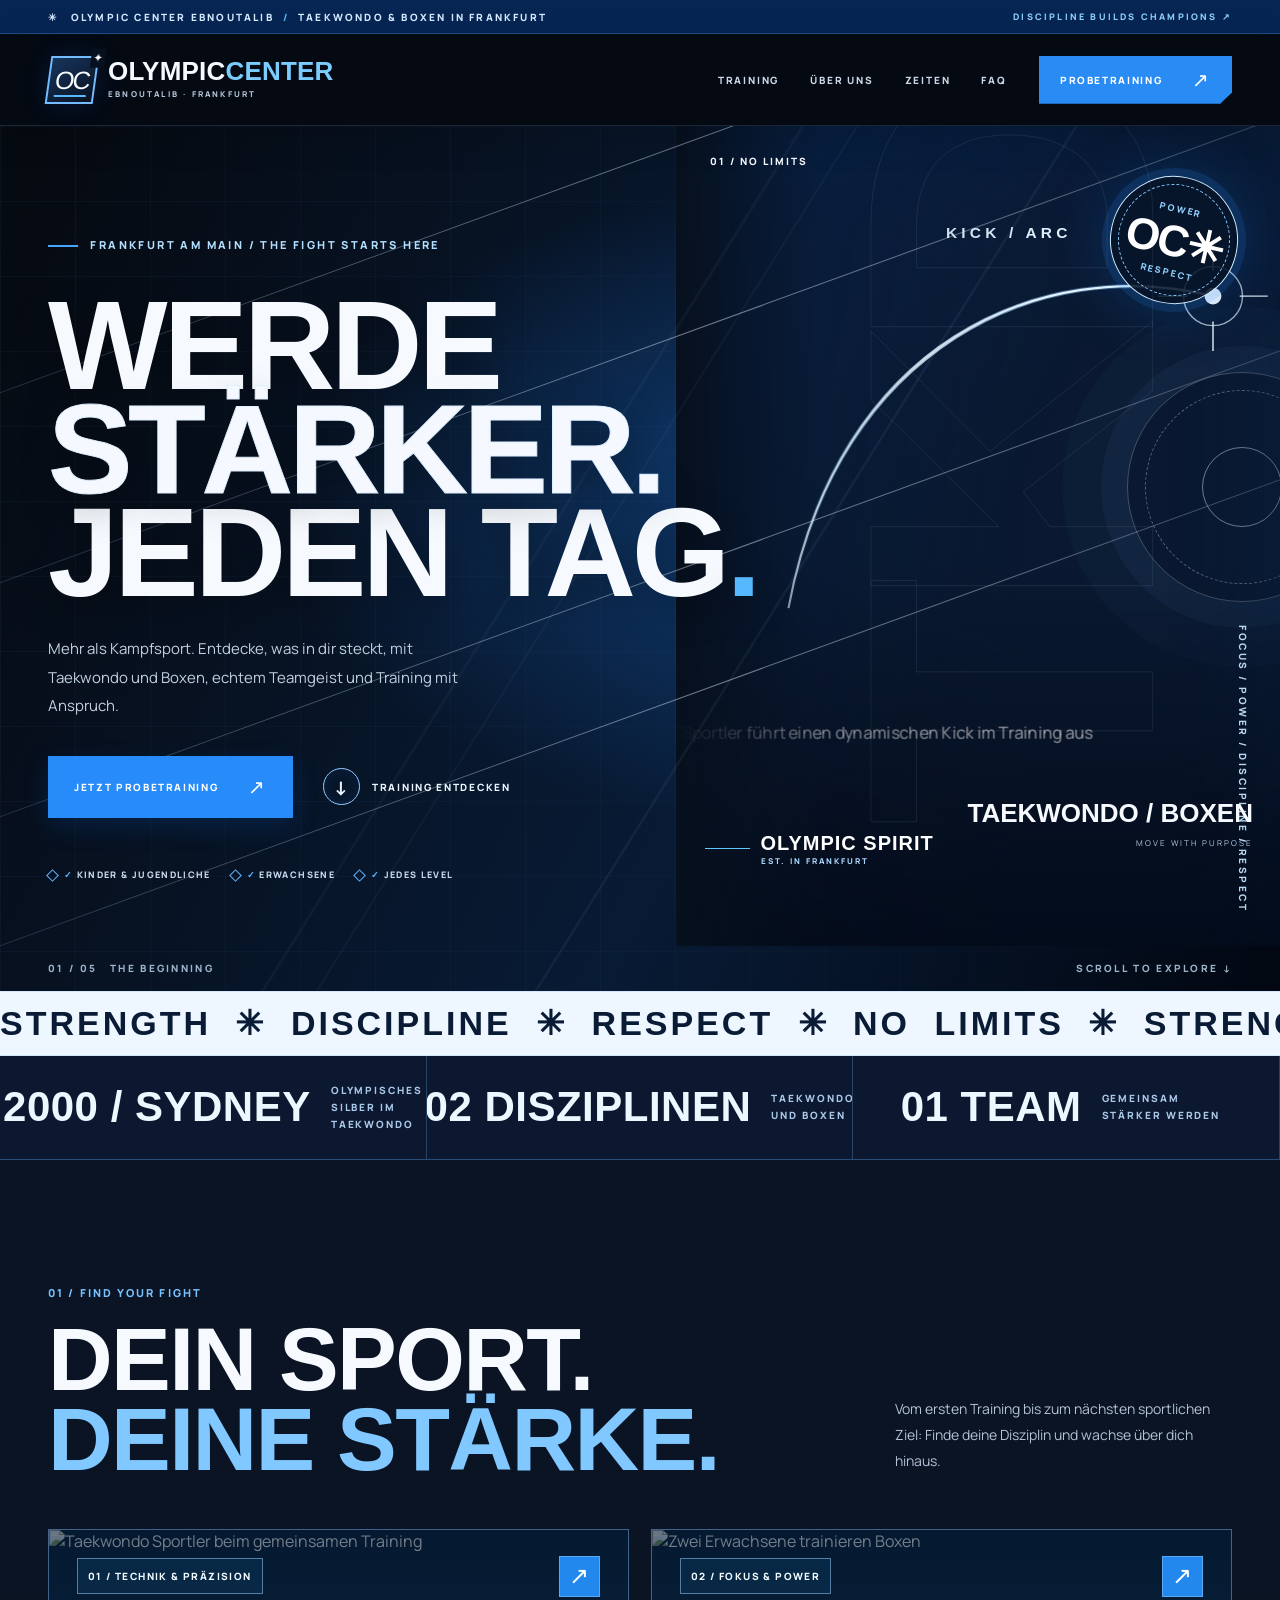
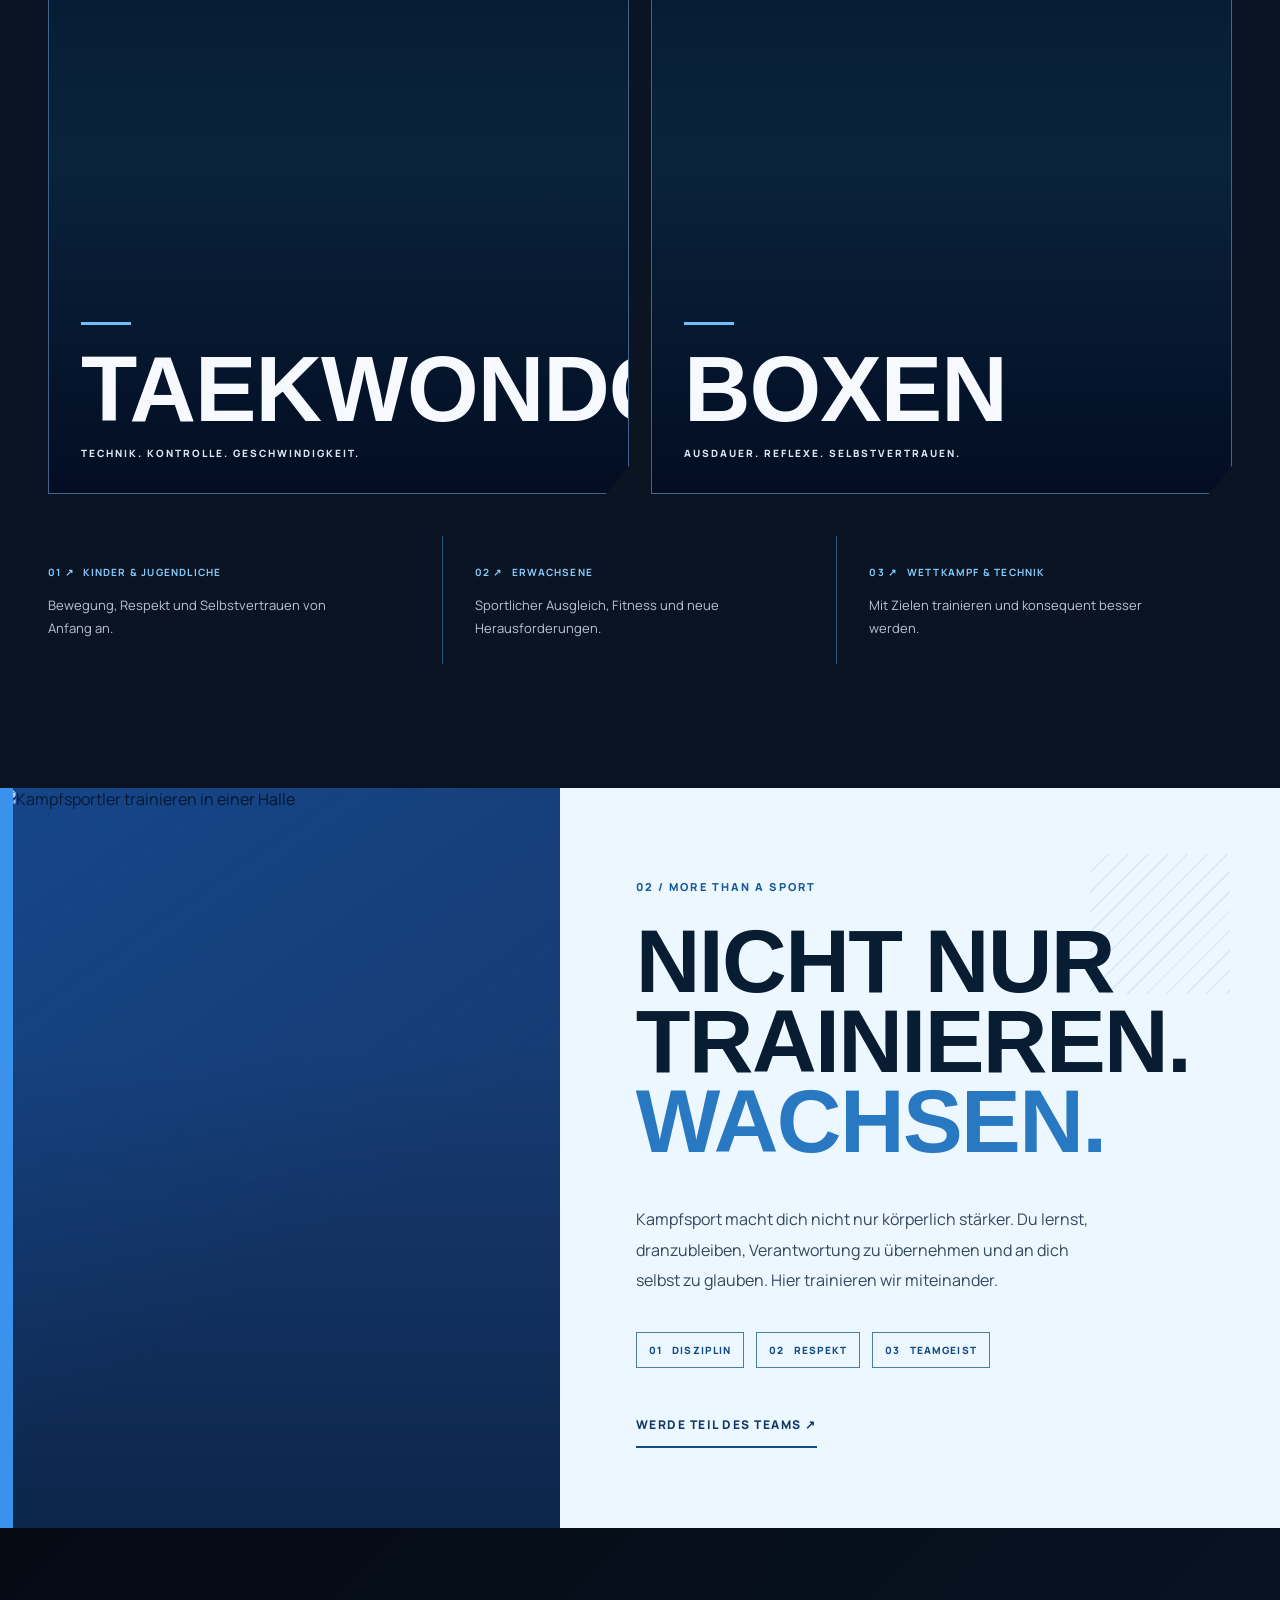
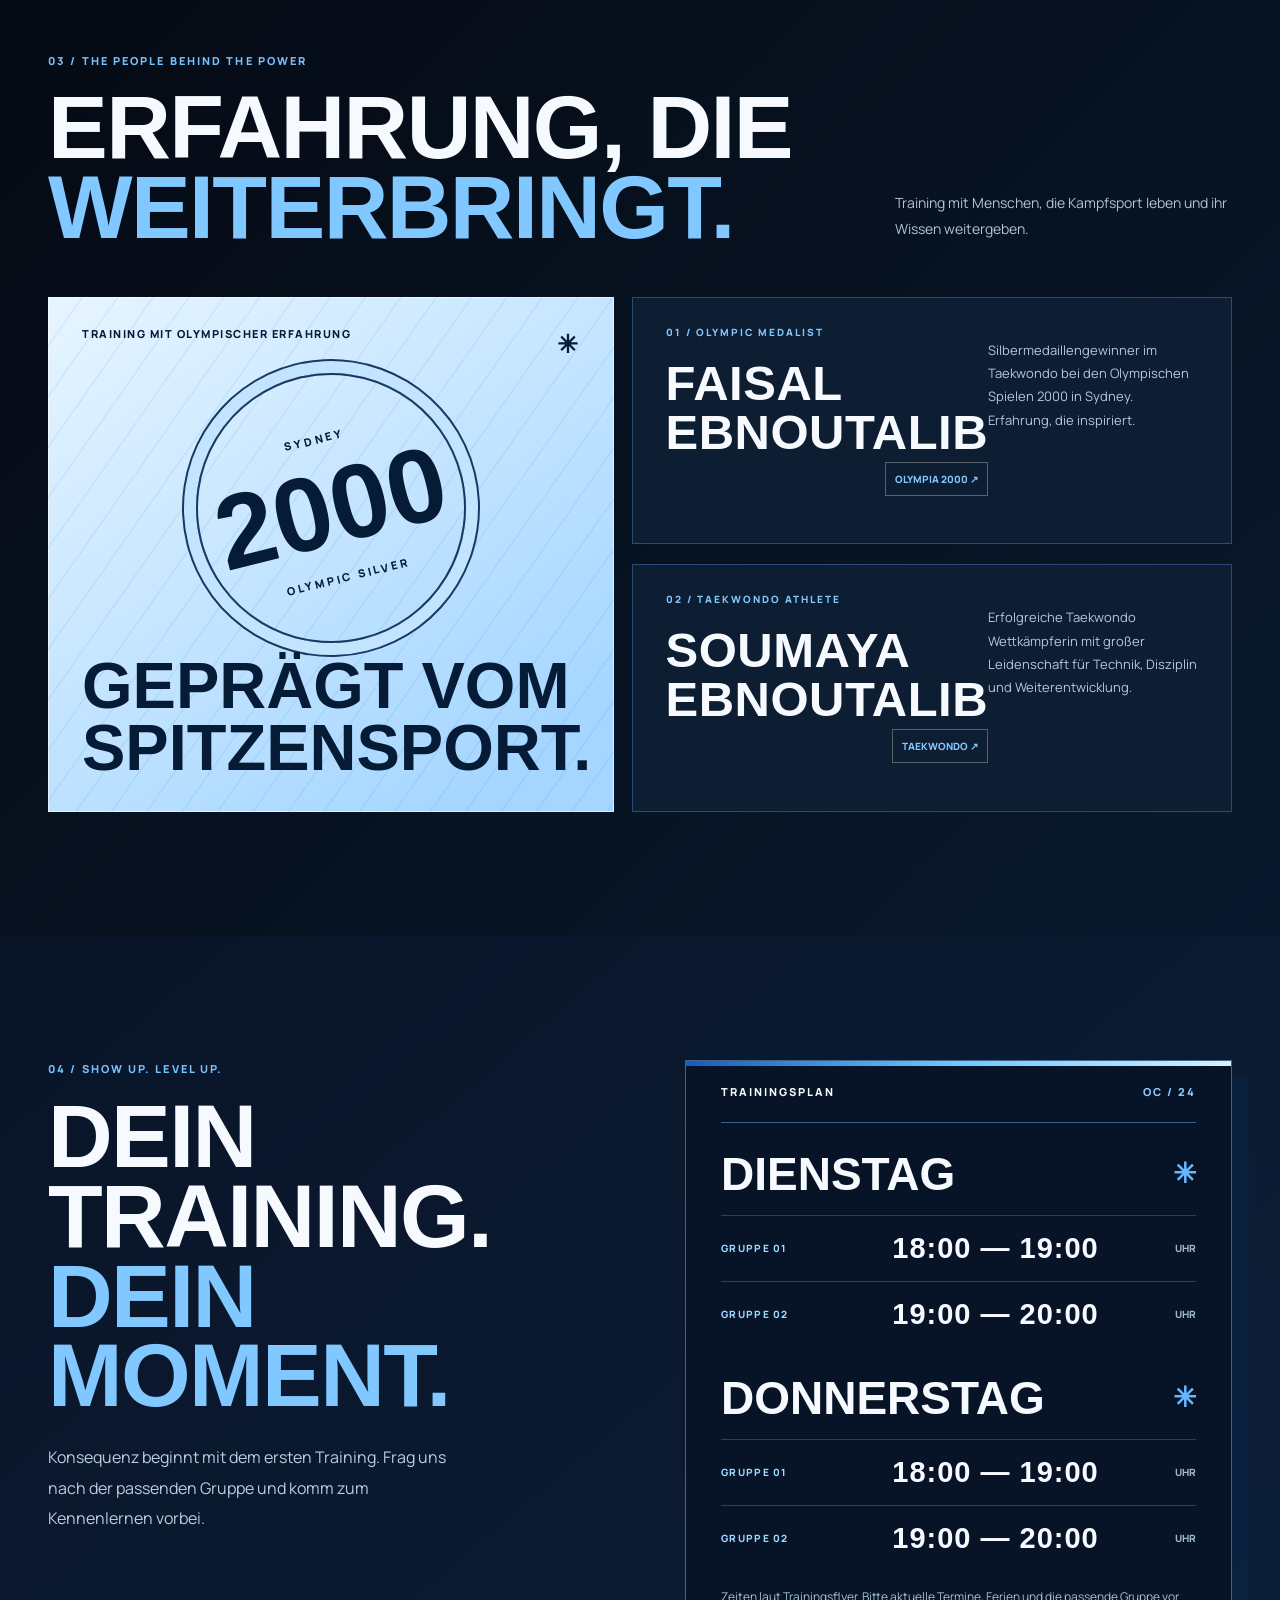
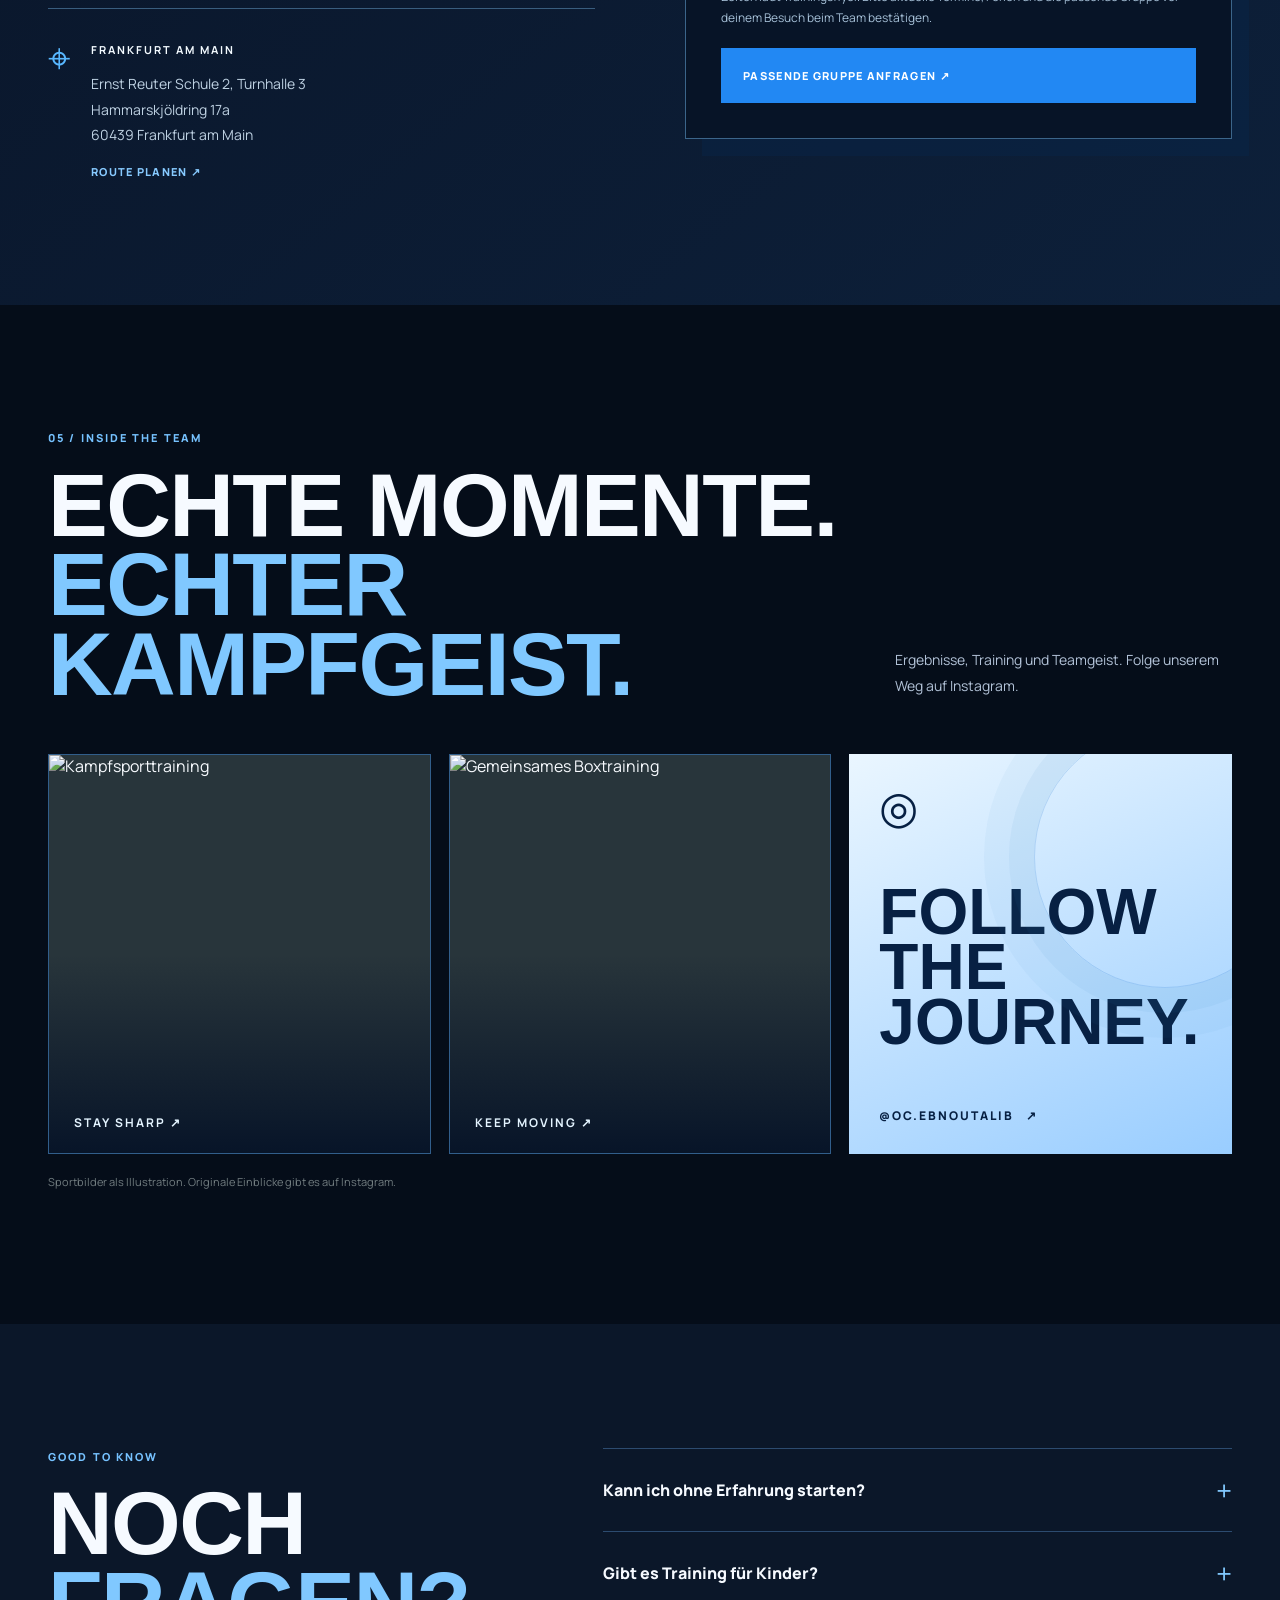
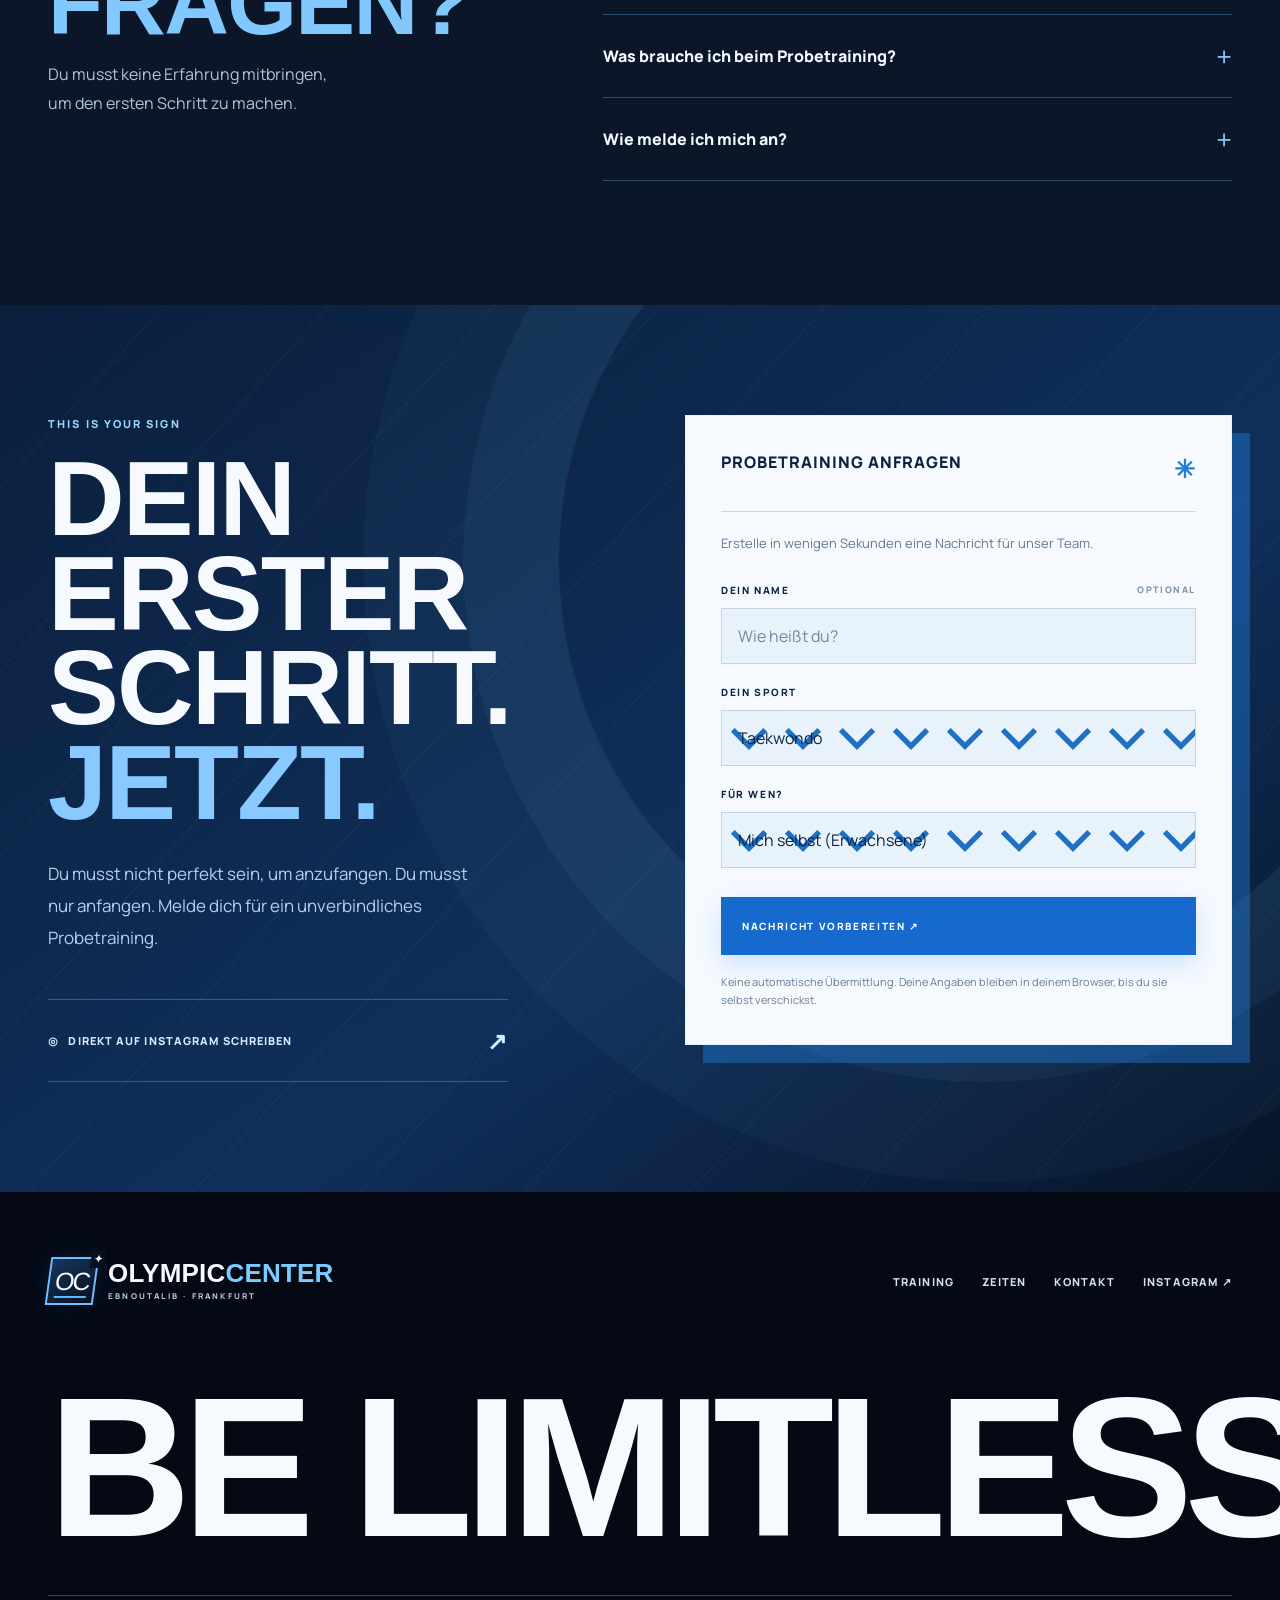
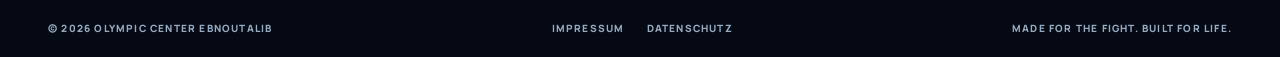
==== commit a02077aa: "design: animated taekwondo strike trajectory overlay" ====
--- a/index.html
+++ b/index.html
@@ -26,7 +26,7 @@
 <p>Mehr als Kampfsport. Entdecke, was in dir steckt, mit Taekwondo und Boxen, echtem Teamgeist und Training mit Anspruch.</p>
 <div class="hero-actions"><a href="#kontakt" class="btn btn-lg">JETZT PROBETRAINING <span>↗</span></a><a href="#angebote" class="scroll-link"><span>↓</span> TRAINING ENTDECKEN</a></div>
 <div class="hero-tags"><span>✓ KINDER & JUGENDLICHE</span><span>✓ ERWACHSENE</span><span>✓ JEDES LEVEL</span></div></div>
-<div class="hero-visual"><div class="hero-target" aria-hidden="true"></div><img src="https://images.pexels.com/photos/16552823/pexels-photo-16552823.jpeg?auto=compress&cs=tinysrgb&w=1500" alt="Sportler führt einen dynamischen Kick im Training aus" fetchpriority="high"><span class="hero-number">01 / NO LIMITS</span><div class="hero-sticker"><small>POWER</small><strong>OC✳</strong><small>RESPECT</small></div><div class="hero-caption">FOCUS / POWER / DISCIPLINE / RESPECT</div><div class="hero-impact" aria-hidden="true"><span></span><div>OLYMPIC SPIRIT<small>EST. IN FRANKFURT</small></div></div><div class="hero-micro" aria-hidden="true"><strong>TAEKWONDO / BOXEN</strong><small>MOVE WITH PURPOSE</small></div></div>
+<div class="hero-visual"><div class="hero-target" aria-hidden="true"></div><svg class="kick-path" viewBox="0 0 430 430" aria-hidden="true" focusable="false"><defs><linearGradient id="kickTrail" x1="0" y1="1" x2="1" y2="0"><stop offset="0" stop-color="#5ebdff" stop-opacity="0"/><stop offset=".56" stop-color="#e6f6ff" stop-opacity=".85"/><stop offset="1" stop-color="#58b7ff" stop-opacity=".12"/></linearGradient></defs><path class="kick-arc" d="M80 343 C 115 155, 260 91, 382 121" fill="none" stroke="url(#kickTrail)" stroke-width="3"/><path class="kick-tracer" d="M80 343 C 115 155, 260 91, 382 121" fill="none" stroke="#e6f6ff" stroke-width="1.5"/><circle cx="382" cy="121" r="21" fill="none" stroke="#f4faff" stroke-opacity=".7" stroke-width="1"/><circle cx="382" cy="121" r="6" fill="#f4faff"/><path d="M382 82v21M382 139v21M343 121h21M401 121h20" stroke="#f4faff" stroke-width="1"/><text x="192" y="80" fill="#e6f6ff" font-size="11" letter-spacing="3" font-family="Arial,sans-serif" font-weight="bold">KICK / ARC</text></svg><img src="https://images.pexels.com/photos/16552823/pexels-photo-16552823.jpeg?auto=compress&cs=tinysrgb&w=1500" alt="Sportler führt einen dynamischen Kick im Training aus" fetchpriority="high"><span class="hero-number">01 / NO LIMITS</span><div class="hero-sticker"><small>POWER</small><strong>OC✳</strong><small>RESPECT</small></div><div class="hero-caption">FOCUS / POWER / DISCIPLINE / RESPECT</div><div class="hero-impact" aria-hidden="true"><span></span><div>OLYMPIC SPIRIT<small>EST. IN FRANKFURT</small></div></div><div class="hero-micro" aria-hidden="true"><strong>TAEKWONDO / BOXEN</strong><small>MOVE WITH PURPOSE</small></div></div>
 </div><div class="wrap hero-foot"><span>01 / 05 &nbsp; THE BEGINNING</span><span>SCROLL TO EXPLORE ↓</span></div></section>
 <div class="ticker"><div class="ticker-track"><span>STRENGTH ✳ DISCIPLINE ✳ RESPECT ✳ NO LIMITS ✳ STRENGTH ✳ DISCIPLINE ✳ RESPECT ✳ NO LIMITS ✳ &nbsp;</span><span>STRENGTH ✳ DISCIPLINE ✳ RESPECT ✳ NO LIMITS ✳ STRENGTH ✳ DISCIPLINE ✳ RESPECT ✳ NO LIMITS ✳ &nbsp;</span></div></div>
 <div class="achievement-ribbon" aria-label="Unser Training"><div><strong>2000 / SYDNEY</strong><span>OLYMPISCHES SILBER IM TAEKWONDO</span></div><div><strong>02 DISZIPLINEN</strong><span>TAEKWONDO UND BOXEN</span></div><div><strong>01 TEAM</strong><span>GEMEINSAM STÄRKER WERDEN</span></div></div>
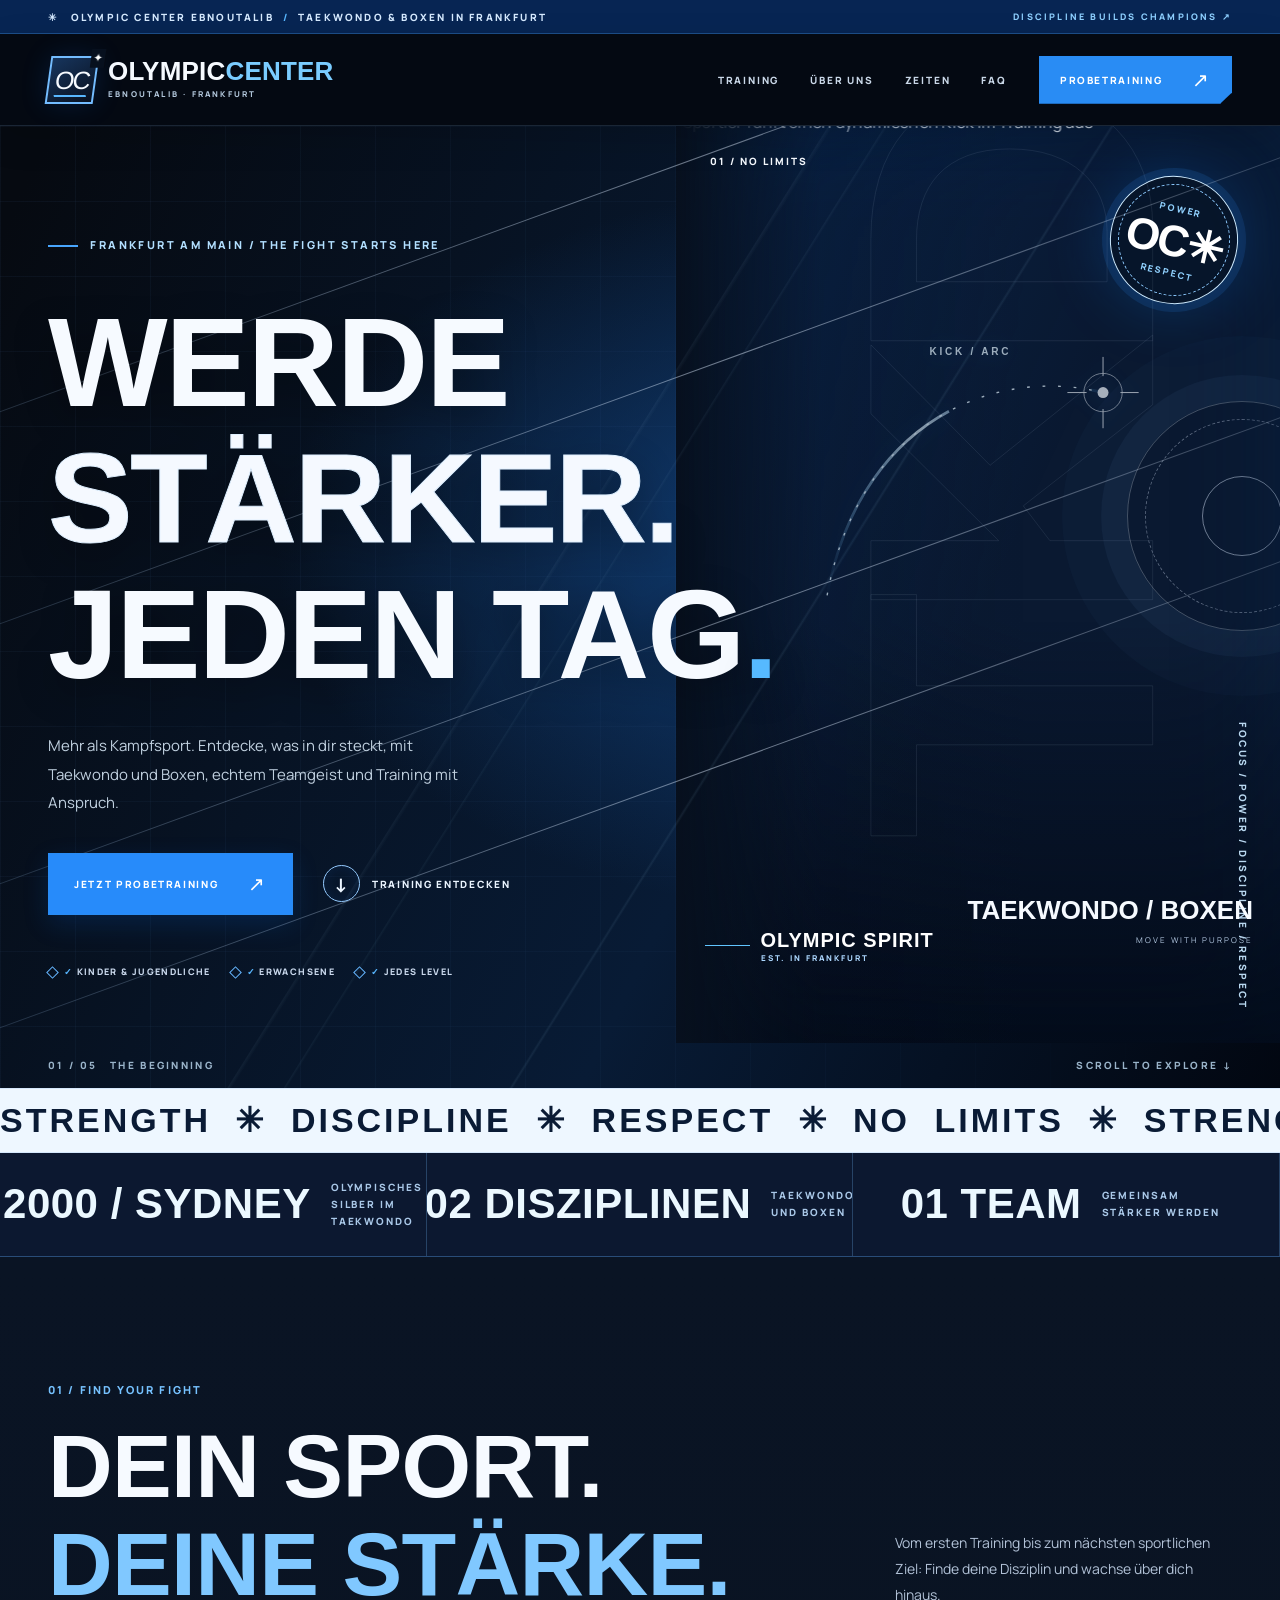
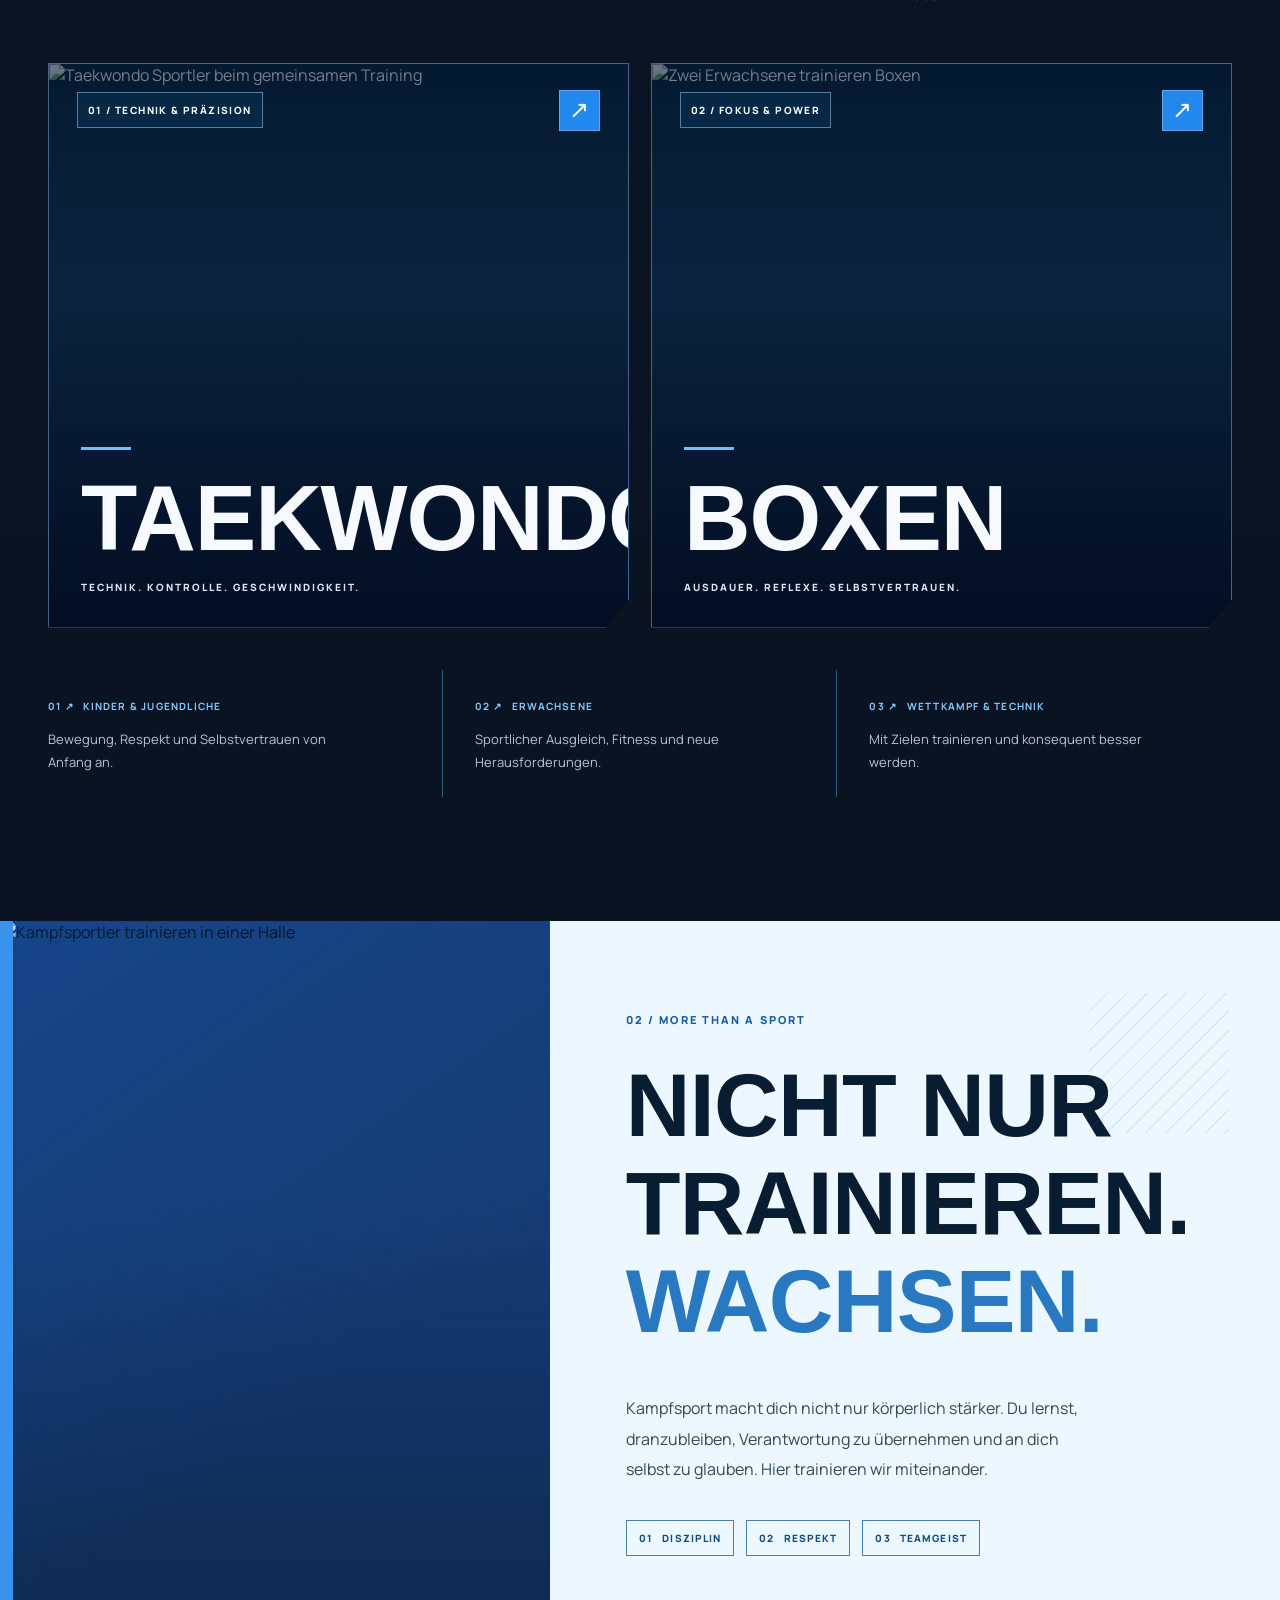
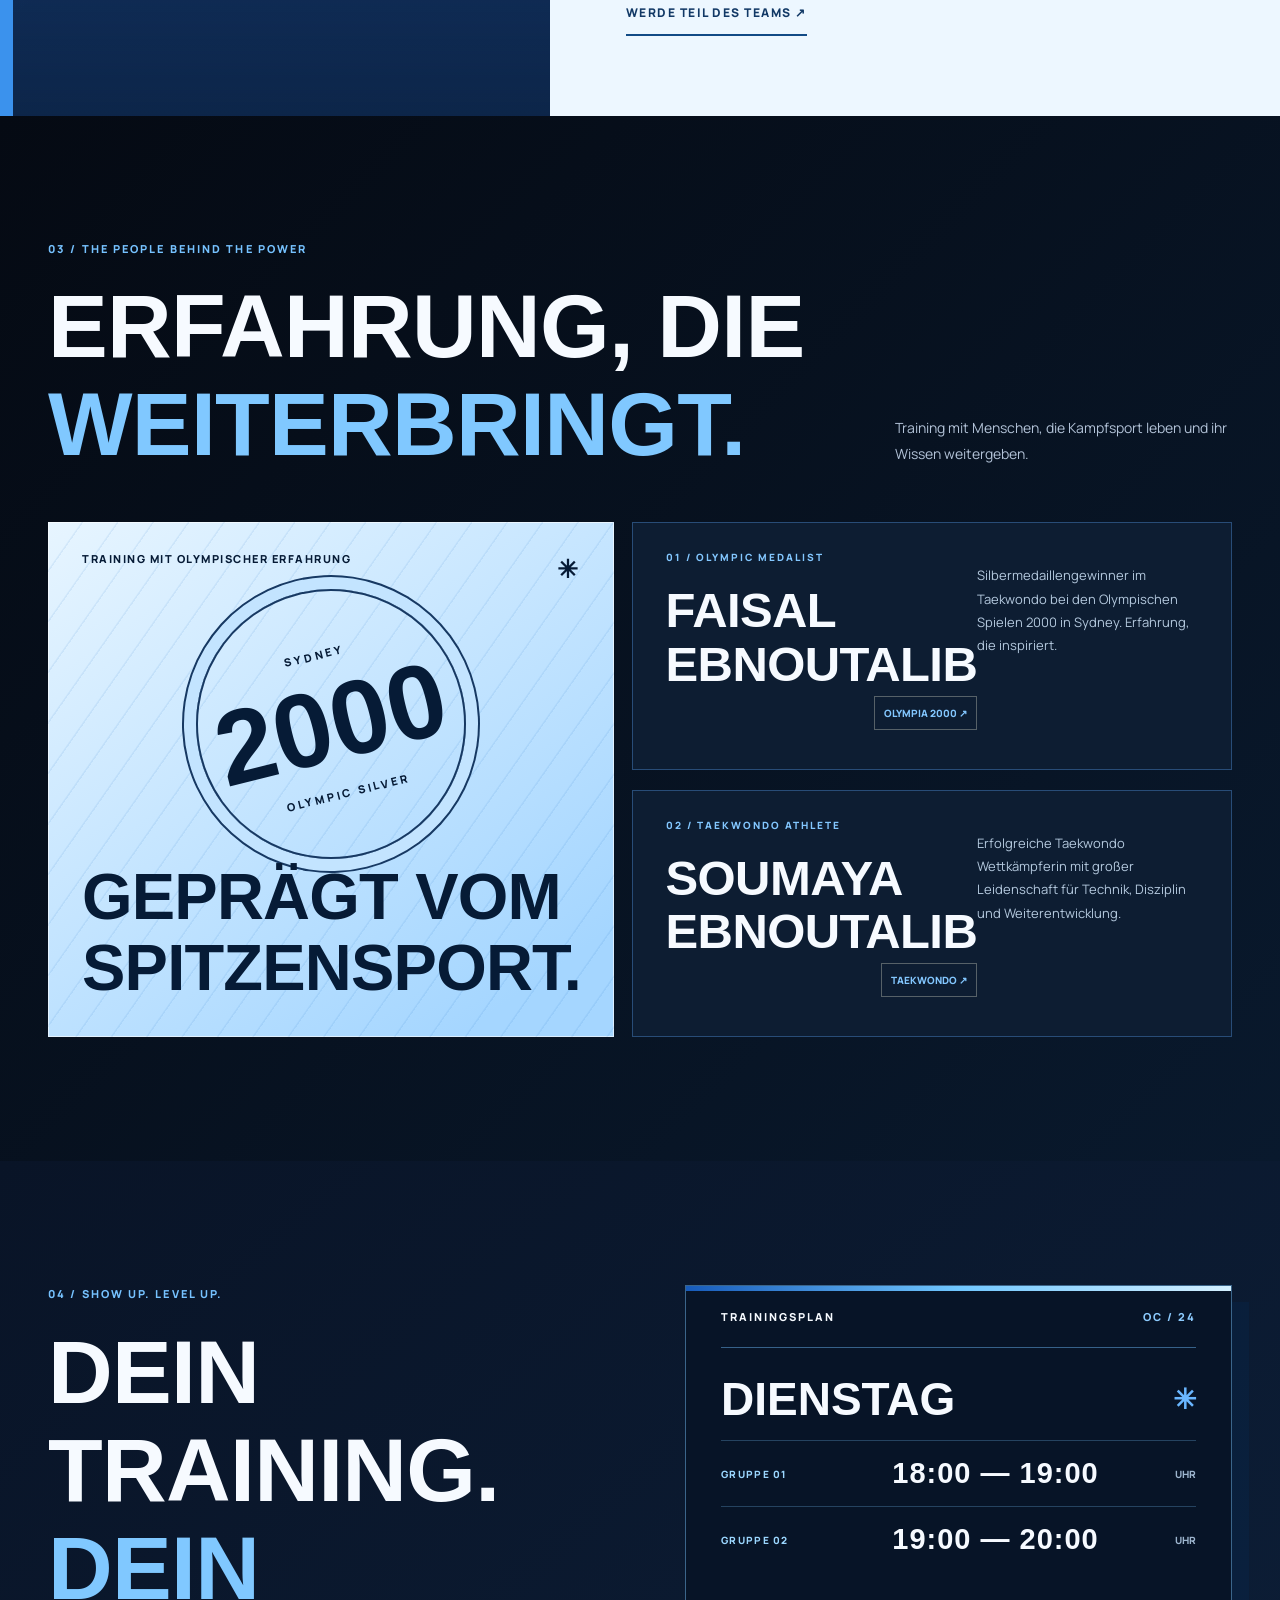
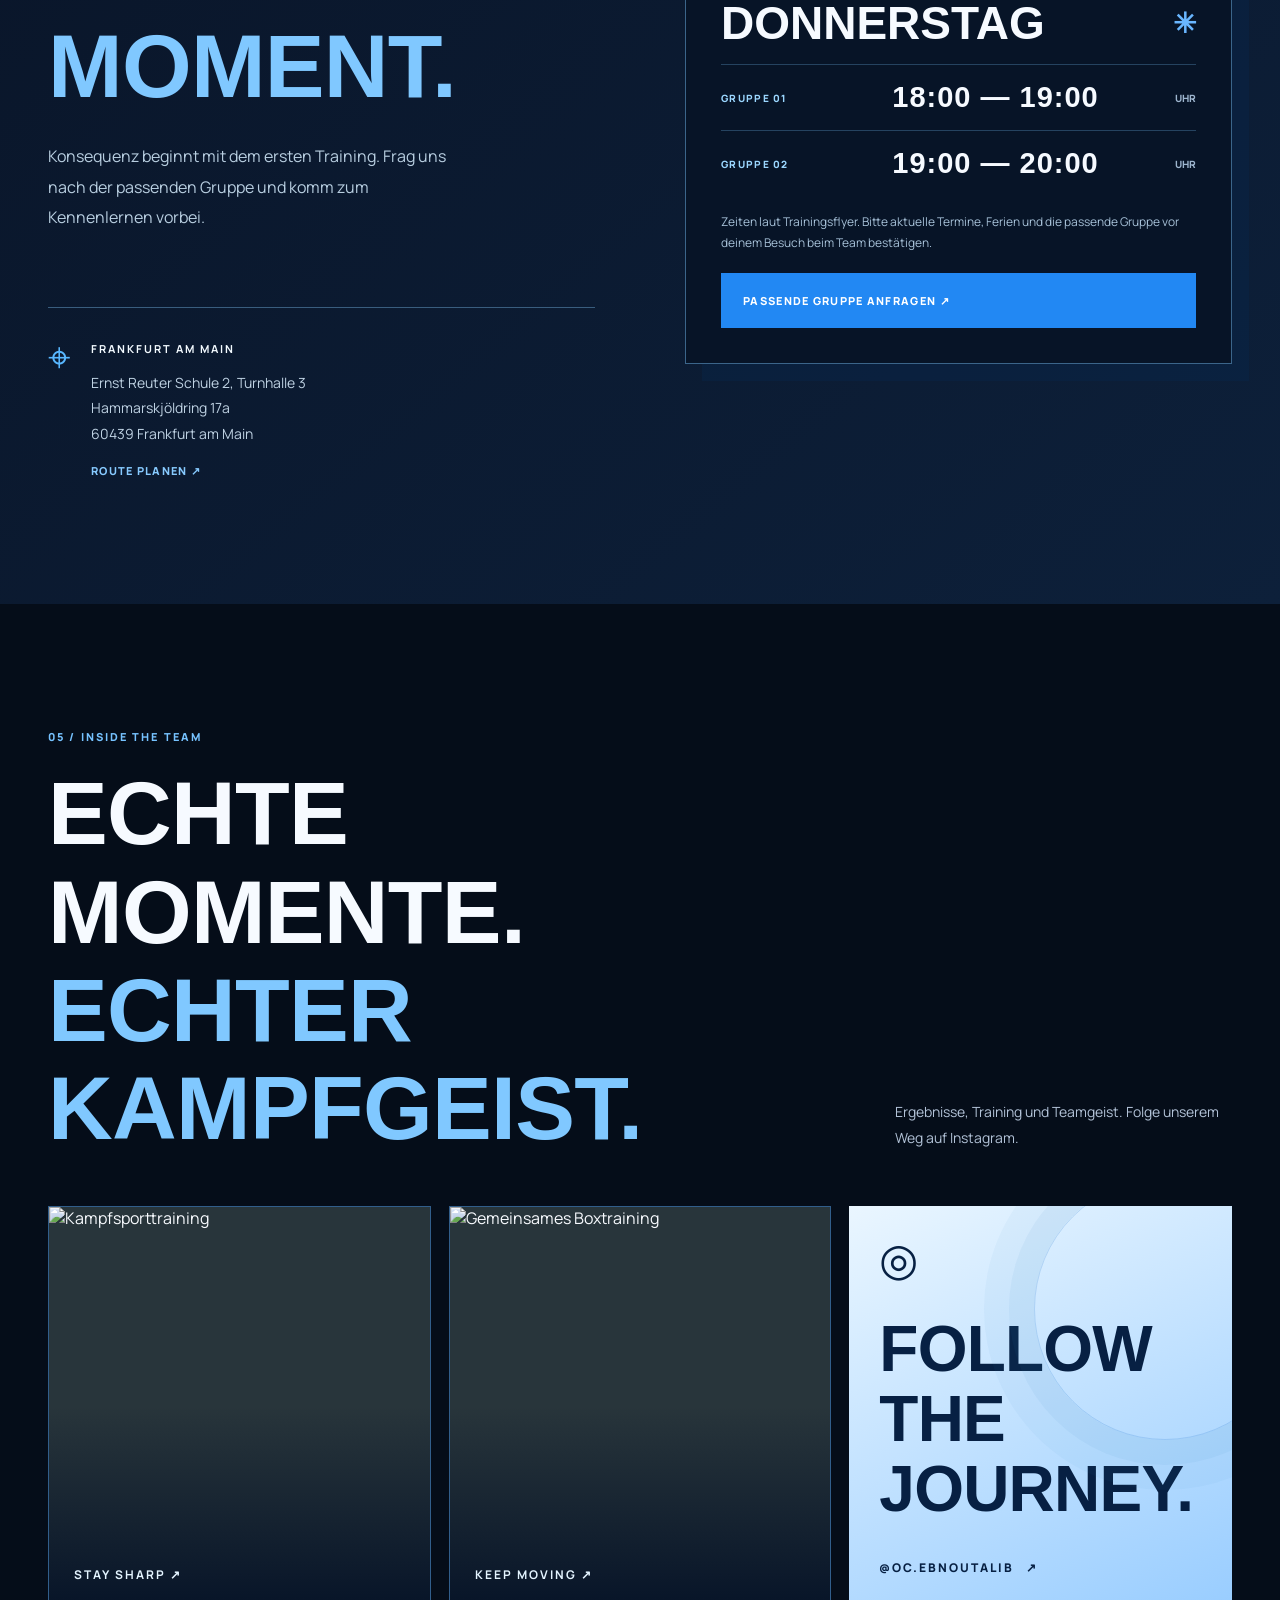
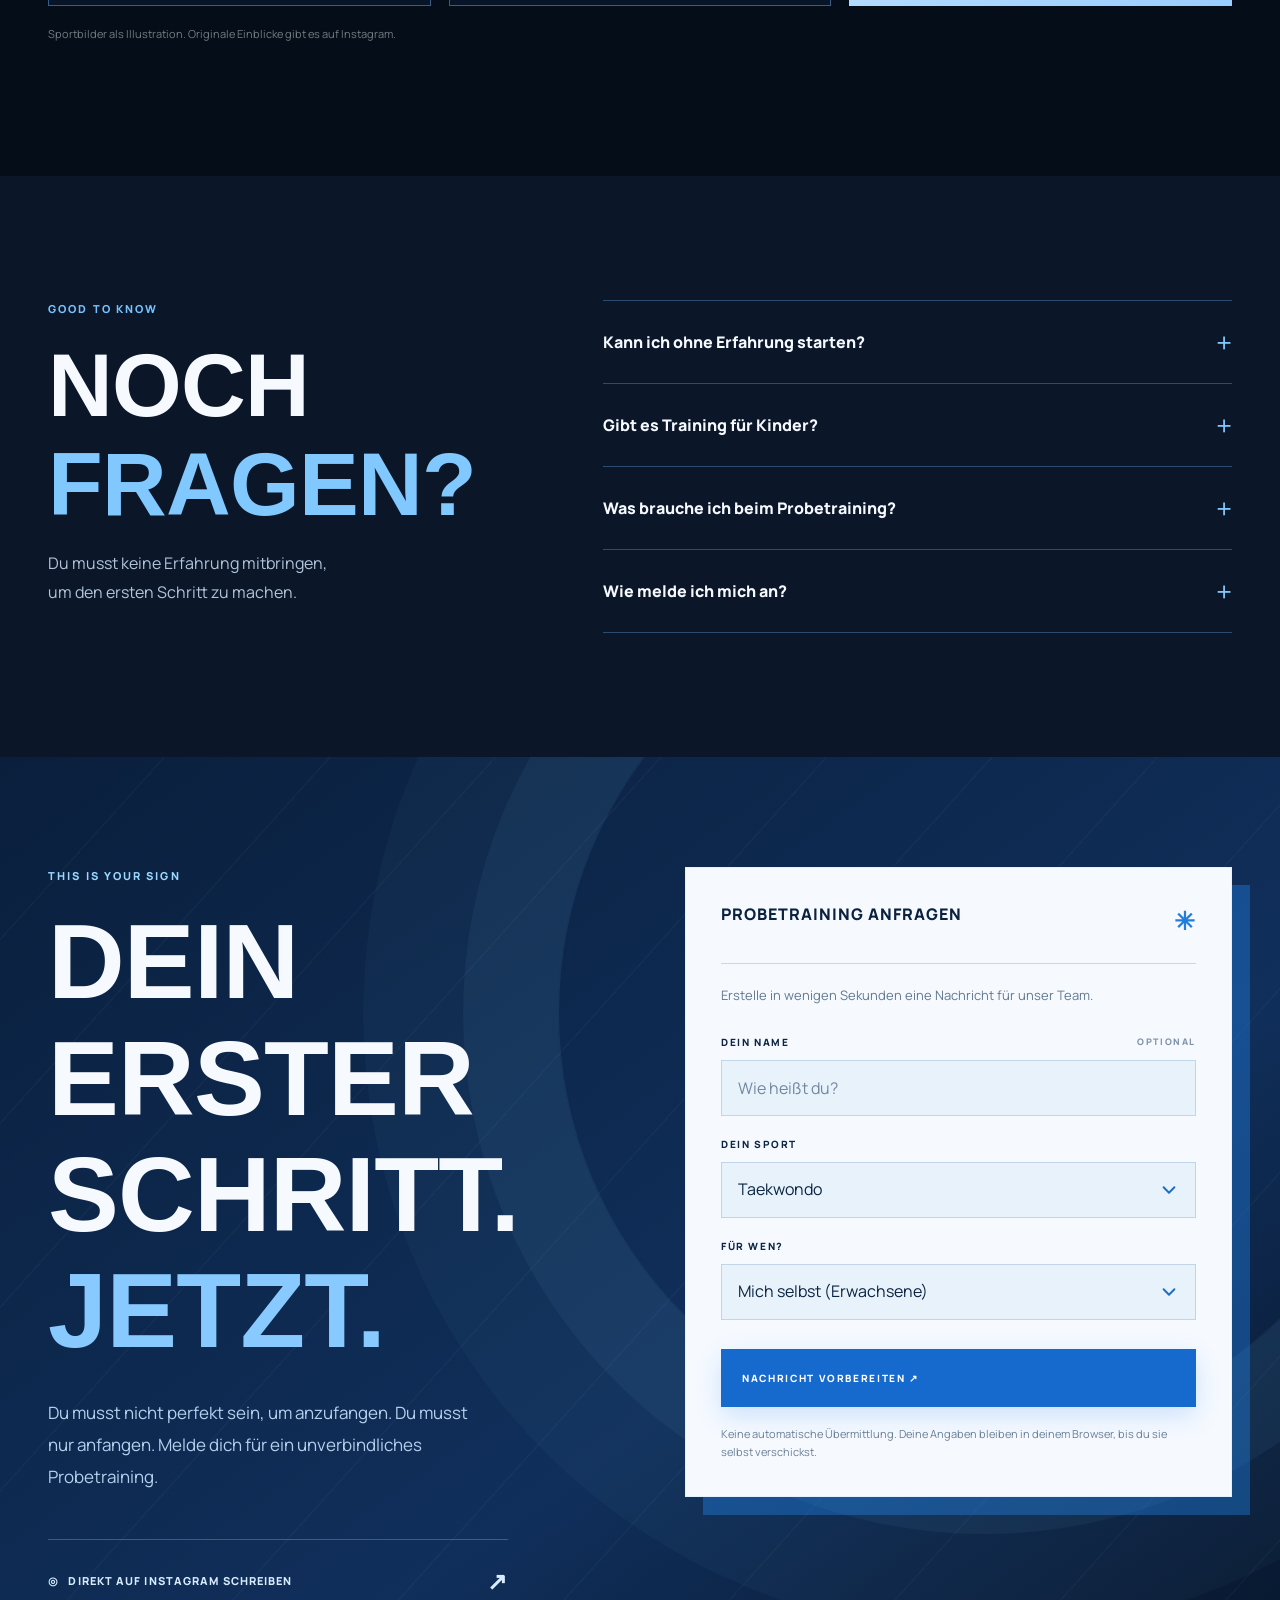
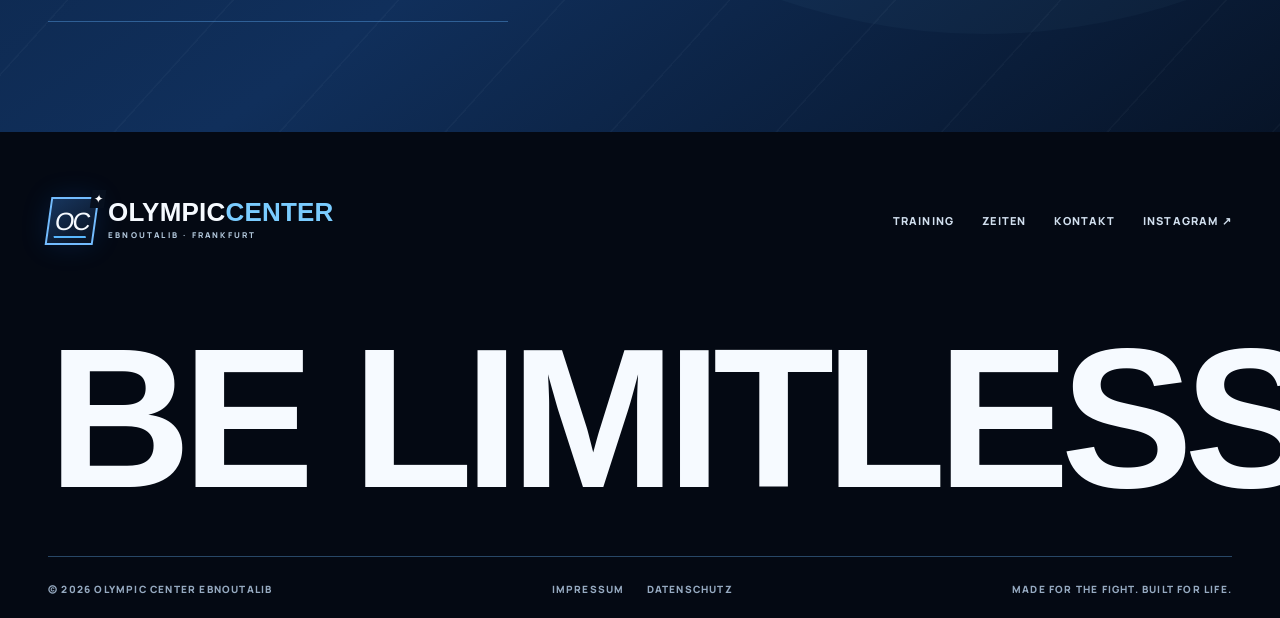
==== commit 4599ddbb: "fix: refresh versioned stylesheet after mobile heading corrections" ====
--- a/index.html
+++ b/index.html
@@ -7,7 +7,7 @@
 <meta property="og:title" content="Olympic Center Ebnoutalib | Taekwondo & Boxen">
 <meta property="og:description" content="Deine Stärke beginnt hier. Kampfsport in Frankfurt.">
 <title>Olympic Center Ebnoutalib | Kampfsport Frankfurt</title>
-<link rel="icon" href="/favicon.svg" type="image/svg+xml"><link rel="preconnect" href="https://fonts.bunny.net"><link href="https://fonts.bunny.net/css?family=barlow-condensed:500,600,700,800,900|manrope:400,500,600,700,800" rel="stylesheet"><link rel="stylesheet" href="/styles.css"><link rel="stylesheet" href="/theme.css">
+<link rel="icon" href="/favicon.svg" type="image/svg+xml"><link rel="preconnect" href="https://fonts.bunny.net"><link href="https://fonts.bunny.net/css?family=barlow-condensed:500,600,700,800,900|manrope:400,500,600,700,800" rel="stylesheet"><link rel="stylesheet" href="/styles.css"><link rel="stylesheet" href="/theme.css?v=20261012-typography-fix">
 <script defer src="/app.js"></script>
 </head>
 <body>
--- a/theme.css
+++ b/theme.css
@@ -179,10 +179,10 @@
 .form>p{color:#627890}
 .form label{color:#0a2545}
 .form label small{color:#7e92a8}
-.form input,.form select,.form textarea{background:#e8f2fb;color:#0b2442;border:1px solid #c2d4e5}
+.form input,.form select,.form textarea{background-color:#e8f2fb;color:#0b2442;border:1px solid #c2d4e5}
 .form input::placeholder{color:#71889f}
 .form input:focus,.form select:focus,.form textarea:focus{border-color:#2489e7}
-.form select{background-image:url("data:image/svg+xml,%3Csvg xmlns='http://www.w3.org/2000/svg' viewBox='0 0 20 20'%3E%3Cpath d='m4 7 6 6 6-6' stroke='%231f6fc3' stroke-width='2' fill='none'/%3E%3C/svg%3E")}
+.form select{background-image:url("data:image/svg+xml,%3Csvg xmlns='http://www.w3.org/2000/svg' viewBox='0 0 20 20'%3E%3Cpath d='m4 7 6 6 6-6' stroke='%231f6fc3' stroke-width='2.2' stroke-linecap='round' stroke-linejoin='round' fill='none'/%3E%3C/svg%3E");background-repeat:no-repeat;background-size:18px 18px;background-position:right 17px center;padding-right:55px;appearance:none;-webkit-appearance:none;cursor:pointer}
 .form-button{background:#1669cd;border-color:#1669cd}
 .form-note{color:#6b7f96}
 .form-result{background:#e8f4ff;border-color:#8dbce8;color:#13375c}
@@ -319,4 +319,106 @@
 .hero-sticker,.hero-sticker:before,.hero-target,.energy-trails i,.hero-visual.is-visible img{animation:none!important}
 .js-motion .reveal,.js-motion .reveal-left,.js-motion .reveal-right{opacity:1!important;transform:none!important;transition:none!important}
 .hero-visual>img{will-change:auto}
-}+}
+/* Taekwondo kick trajectory: animated arc, tracker and technical HUD */
+.kick-path{position:absolute;z-index:3;left:13%;top:17%;width:min(65%,450px);height:auto;opacity:.67;pointer-events:none;filter:drop-shadow(0 0 10px #368cf257)}
+.kick-arc{stroke-dasharray:250 160;stroke-dashoffset:0;animation:arcStrike 5.8s cubic-bezier(.38,0,.23,1) infinite}
+.kick-tracer{stroke-dasharray:3 14;stroke-dashoffset:0;animation:arcTrace 6s linear infinite}
+.kick-path circle:first-of-type{transform-origin:382px 121px;animation:targetLock 3.8s ease-in-out infinite}
+@keyframes arcStrike{0%,8%{stroke-dashoffset:440;opacity:.2}39%,75%{stroke-dashoffset:0;opacity:1}100%{stroke-dashoffset:-140;opacity:.12}}
+@keyframes arcTrace{to{stroke-dashoffset:-168}}
+@keyframes targetLock{0%,100%{transform:scale(.83);opacity:.45}50%{transform:scale(1.17);opacity:.95}}
+.links a[aria-current="location"]{color:#95d1ff}
+.links a[aria-current="location"]:after{content:"";display:block;margin:7px auto -9px;width:60%;height:2px;background:#5baaff}
+@media(max-width:900px){.kick-path{left:22%;top:13%;width:58%;opacity:.59}}
+@media(max-width:650px){.kick-path{left:7%;top:19%;width:70%;opacity:.4}}
+@media(prefers-reduced-motion:reduce){.kick-arc,.kick-tracer,.kick-path circle:first-of-type{animation:none!important}}
+
+/* Mobile form: keep select chevron single, clear and comfortably tappable. */
+.form input,.form select{min-height:56px;line-height:1.35}
+.form select{white-space:nowrap;text-overflow:ellipsis;overflow:hidden}
+.form select:focus-visible,.form input:focus-visible{outline:2px solid #2589e7;outline-offset:2px}
+.form select option{background-color:#f4f8ff;color:#102c4a}
+@media(max-width:650px){
+  .form select{background-size:16px 16px;background-position:right 15px center;padding:0 43px 0 14px;font-size:15px}
+  .form input{padding-inline:14px;font-size:15px}
+  .form .form-button{min-height:58px}
+}
+
+
+/* Typography audit: Barlow Condensed's uppercase umlaut accents need a real
+   line box. Tight 0.85–0.94 line-heights caused Ä dots to collide with the
+   preceding line on narrow Android screens. Keep intentional <br> breaks. */
+.hero h1{
+  line-height:1.075;
+  letter-spacing:-.018em;
+}
+.section-head h2,
+.schedule h2,
+.faq h2,
+.manifesto h2,
+.contact h2{
+  line-height:1.095;
+  letter-spacing:-.008em;
+}
+.coach-bios h3,
+.medal-card>strong,
+.program-bottom strong,
+.insta-tile>b{
+  line-height:1.09;
+  letter-spacing:-.012em;
+}
+.footer-slogan{line-height:1.04}
+.hero h1,.section-head h2,.schedule h2,.faq h2,
+.manifesto h2,.contact h2,.coach-bios h3,
+.program-bottom strong,.medal-card>strong,.insta-tile>b{
+  word-break:normal;
+  overflow-wrap:normal;
+  hyphens:none;
+}
+@media(max-width:900px){
+  .hero h1{line-height:1.11}
+  .section-head h2,.schedule h2,.faq h2,.manifesto h2,.contact h2{line-height:1.13}
+  .coach-bios h3,.medal-card>strong,.program-bottom strong,.insta-tile>b{line-height:1.12}
+}
+@media(max-width:650px){
+  .hero h1{
+    font-size:clamp(55px,15.2vw,82px);
+    line-height:1.14;
+    letter-spacing:-.012em;
+    margin:25px 0 27px;
+  }
+  .section-head h2,.schedule h2,.faq h2{
+    font-size:clamp(48px,14vw,77px);
+    line-height:1.16;
+    letter-spacing:-.005em;
+  }
+  .manifesto h2{
+    font-size:clamp(48px,13.5vw,76px);
+    line-height:1.16;
+  }
+  .contact h2{
+    font-size:clamp(58px,15vw,100px);
+    line-height:1.14;
+  }
+  .coach-bios h3{
+    font-size:clamp(36px,10.4vw,48px);
+    line-height:1.14;
+  }
+  .medal-card>strong{line-height:1.1}
+  .program-bottom strong{
+    font-size:clamp(47px,16.5vw,74px);
+    line-height:1.11;
+  }
+  .insta-tile>b{line-height:1.07}
+  .section-head>p{margin-top:20px}
+  .hero-actions{margin-top:25px}
+  .footer-slogan{line-height:1.08}
+}
+@media(max-width:390px){
+  .hero h1{font-size:clamp(50px,15.2vw,59px)}
+  .section-head h2,.schedule h2,.faq h2,.manifesto h2{font-size:clamp(43px,13.8vw,54px)}
+  .program-bottom strong{font-size:clamp(44px,15.5vw,59px)}
+  .contact h2{font-size:clamp(51px,15vw,59px)}
+  .coach-bios h3{font-size:clamp(34px,10.4vw,41px)}
+}
